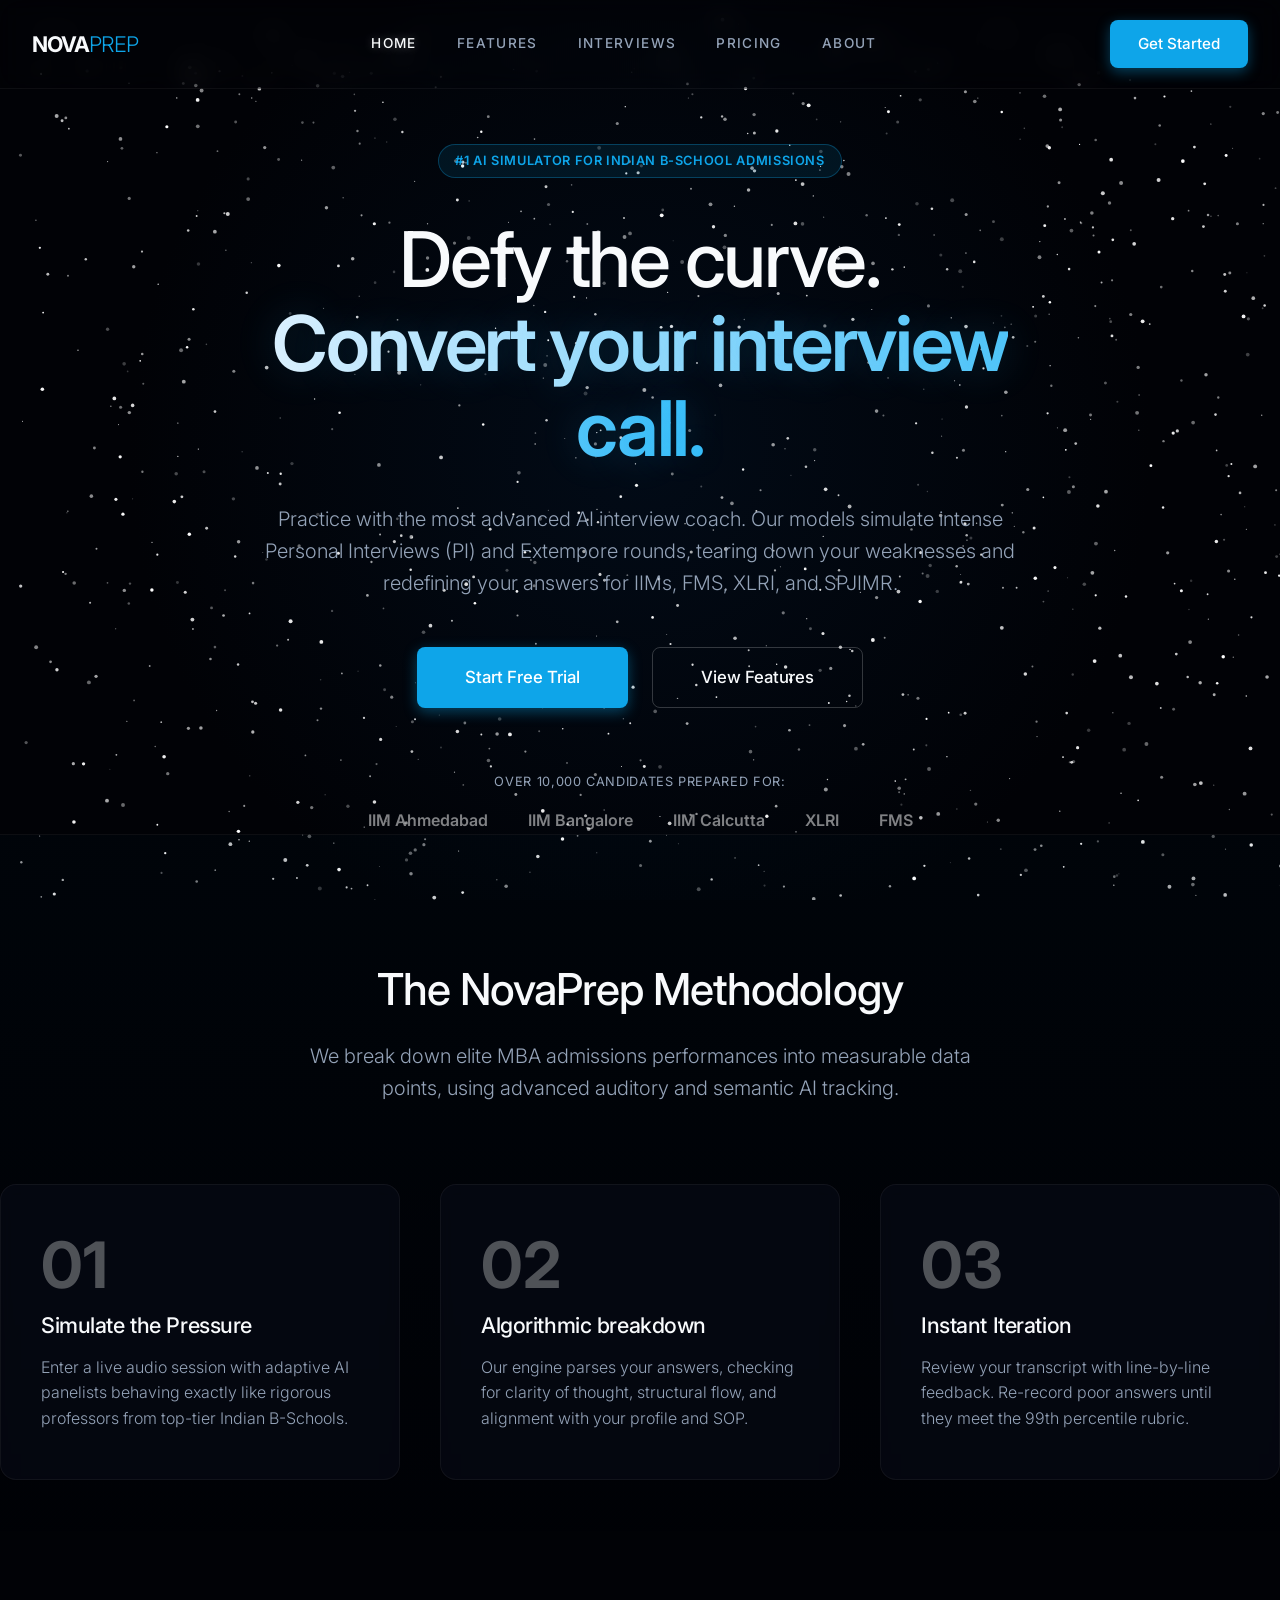
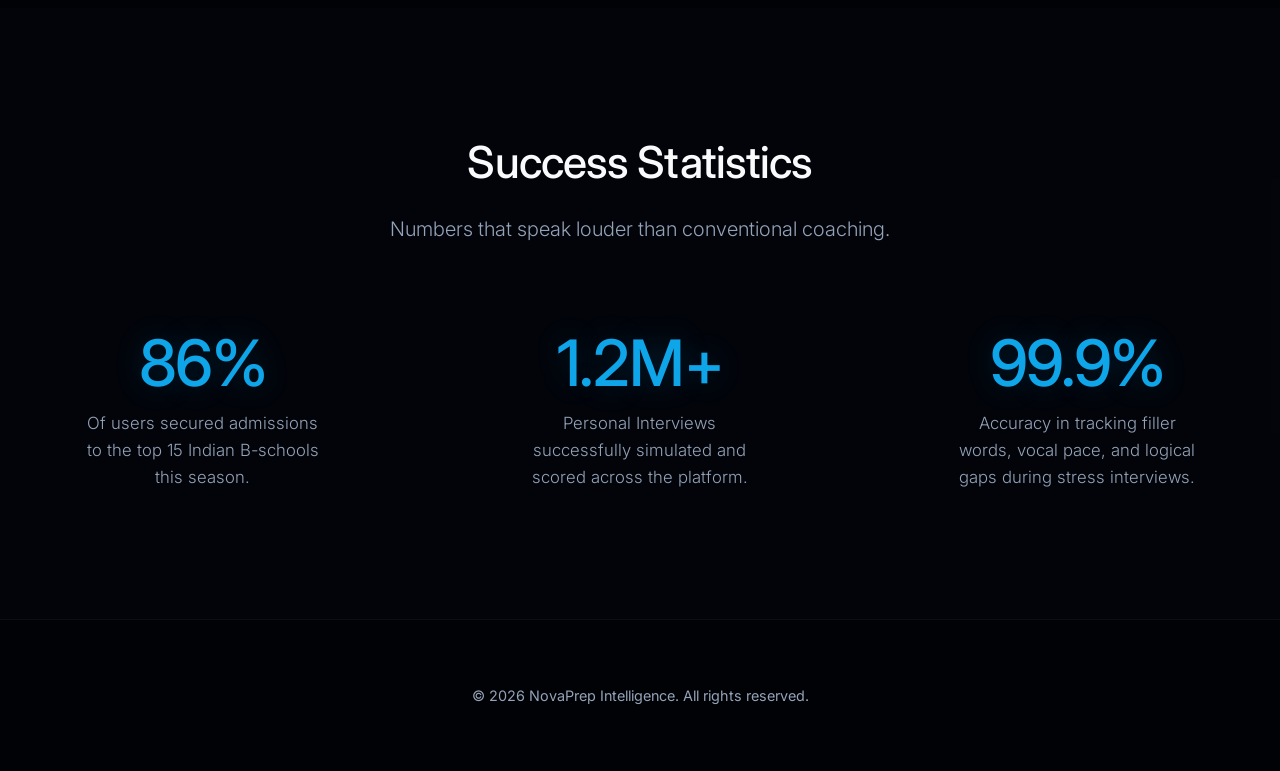
==== index.html @ 3a8e4972 "Initial commit for NovaPrep Indian B-School Platform" ====
<!DOCTYPE html>
<html lang="en">

<head>
    <meta charset="UTF-8">
    <meta name="viewport" content="width=device-width, initial-scale=1.0">
    <title>NovaPrep - Elite IIM & B-School Interview Prep</title>
    <link rel="preconnect" href="https://fonts.googleapis.com">
    <link rel="preconnect" href="https://fonts.gstatic.com" crossorigin>
    <link href="https://fonts.googleapis.com/css2?family=Inter:wght@300;400;500;600;700&display=swap" rel="stylesheet">
    <link rel="stylesheet" href="global.css">
</head>

<body>
    <canvas id="background-canvas"></canvas>
    <canvas id="cursor-canvas"></canvas>

    <nav class="navbar">
        <div class="nav-container">
            <a href="index.html" class="logo">Nova<span>Prep</span></a>

            <div class="nav-links">
                <a href="index.html" class="active">Home</a>
                <a href="learn-more.html">Features</a>
                <a href="cases.html">Interviews</a>
                <a href="pricing.html">Pricing</a>
                <a href="about.html">About</a>
            </div>

            <div class="nav-actions">
                <a href="sign-in.html" class="btn btn-primary">Get Started</a>
            </div>
        </div>
    </nav>

    <main class="hero-section center-hero">
        <div class="hero-container text-center">
            <div class="hero-content">
                <div class="pill-badge">#1 AI Simulator for Indian B-School Admissions</div>
                <h1>Defy the curve.<br><span class="text-gradient">Convert your interview call.</span></h1>
                <p class="hero-subtitle">
                    Practice with the most advanced AI interview coach. Our models simulate intense Personal Interviews
                    (PI) and Extempore rounds, tearing down your weaknesses and redefining your answers for IIMs, FMS,
                    XLRI, and SPJIMR.
                </p>

                <div class="cta-group">
                    <a href="sign-in.html" class="btn btn-primary btn-large">Start Free Trial</a>
                    <a href="learn-more.html" class="btn btn-outline btn-large">View Features</a>
                </div>

                <div class="social-proof">
                    <p>Over 10,000 candidates prepared for:</p>
                    <div class="proof-logos">
                        <span>IIM Ahmedabad</span>
                        <span>IIM Bangalore</span>
                        <span>IIM Calcutta</span>
                        <span>XLRI</span>
                        <span>FMS</span>
                    </div>
                </div>
            </div>
        </div>
    </main>

    <!-- Content Extension Section -->
    <section class="how-it-works divider-top">
        <div class="container section-padding">
            <div class="section-header">
                <h2>The NovaPrep Methodology</h2>
                <p>We break down elite MBA admissions performances into measurable data points, using advanced auditory
                    and semantic AI tracking.</p>
            </div>

            <div class="methodology-grid">
                <div class="step-card">
                    <div class="step-num">01</div>
                    <h3>Simulate the Pressure</h3>
                    <p>Enter a live audio session with adaptive AI panelists behaving exactly like rigorous professors
                        from top-tier Indian B-Schools.</p>
                </div>
                <div class="step-card">
                    <div class="step-num">02</div>
                    <h3>Algorithmic breakdown</h3>
                    <p>Our engine parses your answers, checking for clarity of thought, structural flow, and alignment
                        with your profile and SOP.</p>
                </div>
                <div class="step-card">
                    <div class="step-num">03</div>
                    <h3>Instant Iteration</h3>
                    <p>Review your transcript with line-by-line feedback. Re-record poor answers until they meet the
                        99th percentile rubric.</p>
                </div>
            </div>
        </div>
    </section>

    <!-- Testimonials Section -->
    <section class="testimonials">
        <div class="container section-padding">
            <div class="section-header">
                <h2>Success Statistics</h2>
                <p>Numbers that speak louder than conventional coaching.</p>
            </div>
            <div class="stats-row">
                <div class="stat-item">
                    <h4>86%</h4>
                    <p>Of users secured admissions to the top 15 Indian B-schools this season.</p>
                </div>
                <div class="stat-item">
                    <h4>1.2M+</h4>
                    <p>Personal Interviews successfully simulated and scored across the platform.</p>
                </div>
                <div class="stat-item">
                    <h4>99.9%</h4>
                    <p>Accuracy in tracking filler words, vocal pace, and logical gaps during stress interviews.</p>
                </div>
            </div>
        </div>
    </section>

    <footer
        style="text-align: center; padding: 4rem 2rem; border-top: 1px solid rgba(255,255,255,0.05); color: var(--text-secondary); font-size: 0.9rem;">
        &copy; 2026 NovaPrep Intelligence. All rights reserved.
    </footer>

    <script src="interactive.js"></script>
</body>

</html>
---- global.css ----
:root {
    --bg-dark: #010206;
    --text-primary: #f8fafc;
    --text-secondary: #94a3b8;
    --brand-accent: #0ea5e9;
    --brand-hover: #38bdf8;
    --card-bg: rgba(10, 15, 30, 0.4);
    --border-subtle: rgba(255, 255, 255, 0.05);
}

* {
    margin: 0;
    padding: 0;
    box-sizing: border-box;
    cursor: none !important;
    /* Force custom cursor everywhere */
}

body {
    background-color: var(--bg-dark);
    color: var(--text-primary);
    font-family: 'Inter', -apple-system, sans-serif;
    line-height: 1.6;
    overflow-x: hidden;
}

/* Interactive Background */
#background-canvas {
    position: fixed;
    top: 0;
    left: 0;
    width: 100vw;
    height: 100vh;
    z-index: -1;
    pointer-events: none;
}

#cursor-canvas {
    position: fixed;
    top: 0;
    left: 0;
    width: 100vw;
    height: 100vh;
    z-index: 9999;
    pointer-events: none;
    /* Passes clicks directly through */
}

/* Typography Base */
h1,
h2,
h3,
h4 {
    line-height: 1.2;
    letter-spacing: -0.02em;
}

a {
    text-decoration: none;
    color: inherit;
}

/* Navigation */
.navbar {
    position: fixed;
    top: 0;
    width: 100%;
    z-index: 100;
    backdrop-filter: blur(12px);
    -webkit-backdrop-filter: blur(12px);
    border-bottom: 1px solid var(--border-subtle);
}

.nav-container {
    max-width: 1280px;
    margin: 0 auto;
    padding: 1.25rem 2rem;
    display: flex;
    justify-content: space-between;
    align-items: center;
}

.logo {
    font-size: 1.35rem;
    font-weight: 700;
    letter-spacing: -1px;
    text-transform: uppercase;
}

.logo span {
    color: var(--brand-accent);
    font-weight: 300;
}

.nav-links {
    display: flex;
    gap: 2.5rem;
}

.nav-links a {
    color: var(--text-secondary);
    font-size: 0.85rem;
    font-weight: 500;
    text-transform: uppercase;
    letter-spacing: 0.1em;
    transition: color 0.2s;
}

.nav-links a:hover,
.nav-links a.active {
    color: var(--text-primary);
    text-shadow: 0 0 10px rgba(255, 255, 255, 0.3);
}

.nav-actions {
    display: flex;
    align-items: center;
    gap: 1.5rem;
}

/* Professional SaaS Buttons */
.btn {
    padding: 0.75rem 1.75rem;
    border-radius: 8px;
    /* Clean standard rounded corners */
    font-size: 0.95rem;
    font-weight: 500;
    transition: all 0.2s ease;
    border: none;
    display: inline-flex;
    align-items: center;
    justify-content: center;
}

.btn-large {
    padding: 1rem 3rem;
    font-size: 1.05rem;
}

.btn-full {
    width: 100%;
}

.btn-primary {
    background-color: var(--brand-accent);
    color: #fff;
    box-shadow: 0 4px 14px 0 rgba(14, 165, 233, 0.39);
}

.btn-primary:hover {
    background-color: var(--brand-hover);
    box-shadow: 0 6px 20px rgba(14, 165, 233, 0.4);
    transform: translateY(-1px);
}

.btn-outline {
    background-color: transparent;
    border: 1px solid rgba(255, 255, 255, 0.2);
    color: var(--text-primary);
}

.btn-outline:hover {
    background-color: rgba(255, 255, 255, 0.05);
    border-color: rgba(255, 255, 255, 0.4);
}

.btn-text {
    background: transparent;
    color: var(--text-secondary);
}

.btn-text:hover {
    color: var(--text-primary);
}

/* Home Hero Section */
.hero-section {
    padding-top: calc(80px + 4rem);
    min-height: 90vh;
    display: flex;
    align-items: center;
}

.hero-container {
    max-width: 1280px;
    margin: 0 auto;
    padding: 0 2rem;
    display: flex;
    gap: 4rem;
    align-items: center;
}

.hero-content {
    flex: 1.2;
}

/* Centered Apple Hero Override */
.center-hero {
    justify-content: center;
}

.text-center {
    text-align: center;
}

.justify-center {
    justify-content: center;
}

.hero-container.text-center {
    flex-direction: column;
    align-items: center;
}

.hero-container.text-center .hero-content {
    max-width: 800px;
    margin: 0 auto;
    text-align: center;
}

.hero-container.text-center .hero-content h1 {
    font-size: clamp(3.5rem, 6vw, 5.5rem);
    margin-bottom: 2rem;
    font-weight: 500;
    line-height: 1.1;
    letter-spacing: -0.03em;
}

.hero-container.text-center .hero-subtitle {
    margin: 0 auto 3rem;
    max-width: 100%;
    font-size: 1.25rem;
}

.hero-container.text-center .cta-group {
    justify-content: center;
}

.hero-container.text-center .proof-logos {
    justify-content: center;
}

.pill-badge {
    display: inline-block;
    padding: 0.35rem 1rem;
    border-radius: 20px;
    background-color: rgba(14, 165, 233, 0.1);
    border: 1px solid rgba(14, 165, 233, 0.3);
    color: var(--brand-accent);
    font-size: 0.8rem;
    font-weight: 600;
    letter-spacing: 0.05em;
    text-transform: uppercase;
    margin-bottom: 2.5rem;
}

.hero-content h1 {
    font-size: clamp(3rem, 4vw, 3.5rem);
    margin-bottom: 1.5rem;
    font-weight: 600;
    line-height: 1.1;
}

.text-gradient {
    font-weight: 600;
    background: linear-gradient(to right, #e0f2fe, #38bdf8);
    -webkit-background-clip: text;
    -webkit-text-fill-color: transparent;
    text-shadow: 0 0 40px rgba(56, 189, 248, 0.2);
}

.hero-subtitle {
    font-size: 1.15rem;
    color: var(--text-secondary);
    margin-bottom: 3rem;
    max-width: 90%;
    font-weight: 300;
}

.cta-group {
    display: flex;
    gap: 1.5rem;
    margin-bottom: 4rem;
}

.social-proof p {
    font-size: 0.8rem;
    text-transform: uppercase;
    letter-spacing: 0.05em;
    color: var(--text-secondary);
    margin-bottom: 1rem;
}

.proof-logos {
    display: flex;
    gap: 2.5rem;
    font-weight: 600;
    font-size: 1rem;
    color: #fff;
    opacity: 0.5;
}

/* New Index Content Sections */
.container {
    max-width: 1280px;
    margin: 0 auto;
    padding: 0 2rem;
}

.section-padding {
    padding: 8rem 0;
}

/* Larger padding for Apple feel */
.divider-top {
    border-top: 1px solid var(--border-subtle);
    background: linear-gradient(to bottom, rgba(14, 165, 233, 0.02), transparent);
}

.section-header {
    text-align: center;
    max-width: 700px;
    margin: 0 auto 5rem;
    z-index: 5;
    position: relative;
}

.section-header h2 {
    font-size: 2.75rem;
    font-weight: 500;
    margin-bottom: 1.5rem;
    letter-spacing: -0.02em;
}

.section-header p {
    font-size: 1.25rem;
    color: var(--text-secondary);
    font-weight: 300;
}

.methodology-grid {
    display: grid;
    grid-template-columns: repeat(3, 1fr);
    gap: 2.5rem;
    z-index: 5;
    position: relative;
}

.step-card {
    padding: 3rem 2.5rem;
    background: var(--card-bg);
    border: 1px solid var(--border-subtle);
    border-radius: 16px;
    backdrop-filter: blur(8px);
}

.step-num {
    font-size: 4rem;
    font-weight: 700;
    color: rgba(255, 255, 255, 0.3);
    line-height: 1;
    margin-bottom: 1rem;
    display: block;
}

.step-card h3 {
    font-size: 1.35rem;
    margin-bottom: 1rem;
    font-weight: 500;
    color: var(--text-primary);
}

.step-card p {
    font-size: 1rem;
    color: var(--text-secondary);
    font-weight: 300;
}

.testimonials {
    background-color: rgba(10, 15, 30, 0.2);
}

.stats-row {
    display: grid;
    grid-template-columns: repeat(3, 1fr);
    gap: 2rem;
    text-align: center;
    z-index: 5;
    position: relative;
}

.stat-item h4 {
    font-size: 4rem;
    font-weight: 500;
    color: var(--brand-accent);
    margin-bottom: 0.5rem;
    text-shadow: 0 0 30px rgba(14, 165, 233, 0.2);
}

.stat-item p {
    font-size: 1.05rem;
    color: var(--text-secondary);
    font-weight: 300;
    max-width: 250px;
    margin: 0 auto;
    line-height: 1.6;
}

/* Pricing Page Styles */
.pricing-section {
    padding: 150px 2rem 4rem;
    max-width: 1280px;
    margin: 0 auto;
}

.pricing-grid {
    display: grid;
    grid-template-columns: repeat(3, 1fr);
    gap: 2rem;
    z-index: 5;
    position: relative;
    margin-top: 5rem;
}

.pricing-card {
    background: var(--card-bg);
    border: 1px solid var(--border-subtle);
    border-radius: 16px;
    padding: 3rem;
    backdrop-filter: blur(8px);
    display: flex;
    flex-direction: column;
    align-items: center;
    text-align: center;
    transition: transform 0.3s;
}

.pricing-card.premium {
    border-color: rgba(14, 165, 233, 0.4);
    box-shadow: 0 20px 50px rgba(14, 165, 233, 0.1);
    transform: scale(1.05);
}

.price {
    font-size: 4rem;
    font-weight: 600;
    margin: 1.5rem 0 2.5rem;
    color: var(--text-primary);
    letter-spacing: -0.05em;
}

.price span {
    font-size: 1.1rem;
    color: var(--text-secondary);
    font-weight: 400;
    letter-spacing: 0;
}

.pricing-features {
    list-style: none;
    margin-bottom: 3rem;
    width: 100%;
    flex-grow: 1;
    text-align: left;
}

.pricing-features li {
    padding: 1rem 0;
    border-bottom: 1px solid var(--border-subtle);
    font-size: 1rem;
    color: var(--text-secondary);
}

/* Cases Styles */
.cases-section {
    padding: 150px 2rem 4rem;
    max-width: 1280px;
    margin: 0 auto;
}

.case-grid {
    display: grid;
    grid-template-columns: repeat(2, 1fr);
    gap: 2.5rem;
    z-index: 5;
    position: relative;
    margin-top: 5rem;
}

.case-card {
    background: var(--card-bg);
    border: 1px solid var(--border-subtle);
    border-radius: 16px;
    padding: 3rem;
    backdrop-filter: blur(8px);
    transition: border-color 0.3s;
}

.case-card:hover {
    border-color: rgba(14, 165, 233, 0.3);
}

.case-badge {
    display: inline-block;
    padding: 0.35rem 1rem;
    border-radius: 20px;
    background: rgba(14, 165, 233, 0.1);
    border: 1px solid rgba(14, 165, 233, 0.2);
    font-size: 0.75rem;
    font-weight: 600;
    text-transform: uppercase;
    letter-spacing: 0.05em;
    color: var(--brand-accent);
    margin-bottom: 1.5rem;
}

.case-card h3 {
    font-size: 1.75rem;
    margin-bottom: 1rem;
    font-weight: 500;
    letter-spacing: -0.02em;
}

.case-card p {
    color: var(--text-secondary);
    font-size: 1.05rem;
    margin-bottom: 2rem;
    line-height: 1.7;
}

/* Features Page */
.features-section {
    padding: 150px 2rem 4rem;
    max-width: 1280px;
    margin: 0 auto;
}

.page-header {
    max-width: 800px;
    margin: 0 auto 5rem;
    text-align: center;
    z-index: 5;
    position: relative;
}

.page-header h2 {
    font-size: 3.5rem;
    margin-bottom: 1.5rem;
    font-weight: 500;
    letter-spacing: -0.03em;
}

.page-header p {
    font-size: 1.25rem;
    color: var(--text-secondary);
    font-weight: 300;
}

.feature-grid {
    display: grid;
    grid-template-columns: repeat(3, 1fr);
    gap: 2.5rem;
    z-index: 5;
    position: relative;
}

.f-card {
    background: var(--card-bg);
    border: 1px solid var(--border-subtle);
    border-radius: 16px;
    padding: 3rem;
    transition: transform 0.3s, border-color 0.3s;
    backdrop-filter: blur(8px);
}

.f-card:hover {
    transform: translateY(-5px);
    border-color: rgba(14, 165, 233, 0.3);
    box-shadow: 0 10px 30px rgba(0, 0, 0, 0.5);
}

.icon-wrap {
    width: 48px;
    height: 48px;
    color: var(--brand-accent);
    margin-bottom: 2rem;
    display: flex;
    align-items: center;
}

.f-card h3 {
    font-size: 1.35rem;
    margin-bottom: 1rem;
    font-weight: 500;
}

.f-card p {
    font-size: 1rem;
    color: var(--text-secondary);
    line-height: 1.7;
    font-weight: 300;
}

/* Auth Page */
.auth-page {
    position: relative;
    min-height: 100vh;
    display: flex;
    align-items: center;
    justify-content: center;
    padding: 2rem;
}

.auth-card {
    z-index: 5;
    width: 100%;
    max-width: 440px;
    background: var(--card-bg);
    border: 1px solid var(--border-subtle);
    border-radius: 16px;
    padding: 3rem;
    backdrop-filter: blur(20px);
    box-shadow: 0 30px 60px rgba(0, 0, 0, 0.5);
}

.auth-card h2 {
    font-size: 2rem;
    font-weight: 500;
    margin-bottom: 0.5rem;
}

.auth-card>p {
    color: var(--text-secondary);
    font-size: 1rem;
    margin-bottom: 2.5rem;
    font-weight: 300;
}

.input-group {
    margin-bottom: 1.5rem;
    position: relative;
    z-index: 10;
}

.input-group label {
    display: block;
    font-size: 0.85rem;
    color: var(--text-secondary);
    margin-bottom: 0.75rem;
    font-weight: 500;
}

.input-group input {
    width: 100%;
    padding: 0.8rem 1.2rem;
    background: rgba(0, 0, 0, 0.4);
    border: 1px solid rgba(255, 255, 255, 0.1);
    border-radius: 8px;
    color: var(--text-primary);
    font-size: 1rem;
    transition: border-color 0.2s;
}

.input-group input:focus {
    outline: none;
    border-color: var(--brand-accent);
    box-shadow: 0 0 0 2px rgba(14, 165, 233, 0.2);
}

.auth-options {
    display: flex;
    justify-content: space-between;
    align-items: center;
    font-size: 0.9rem;
    color: var(--text-secondary);
}

.checkbox-container {
    display: flex;
    align-items: center;
    gap: 0.5rem;
}

.forgot-link:hover {
    color: var(--text-primary);
    text-decoration: underline;
}

.auth-divider {
    display: flex;
    align-items: center;
    text-align: center;
    margin: 2rem 0;
    color: var(--text-secondary);
    font-size: 0.85rem;
    text-transform: uppercase;
    letter-spacing: 0.05em;
}

.auth-divider::before,
.auth-divider::after {
    content: '';
    flex: 1;
    border-bottom: 1px solid var(--border-subtle);
}

.auth-divider span {
    padding: 0 1rem;
}

.google-btn {
    display: flex;
    align-items: center;
    justify-content: center;
    gap: 1rem;
}

.signup-prompt {
    text-align: center;
    margin-top: 2rem;
    font-size: 0.95rem;
    color: var(--text-secondary);
}

.signup-prompt a {
    color: var(--brand-accent);
    font-weight: 500;
}

.signup-prompt a:hover {
    text-decoration: underline;
}

/* Responsive adjustments */
@media (max-width: 1024px) {
    .nav-links {
        display: none;
    }

    .hero-container.text-center .hero-content h1 {
        font-size: 3.5rem;
    }

    .hero-container {
        flex-direction: column;
        text-align: center;
    }

    .hero-subtitle {
        margin: 0 auto 3rem;
    }

    .cta-group {
        justify-content: center;
    }

    .feature-grid,
    .methodology-grid,
    .stats-row,
    .pricing-grid,
    .case-grid {
        grid-template-columns: 1fr;
    }

    .proof-logos {
        justify-content: center;
    }

    .pricing-card.premium {
        transform: scale(1);
    }
}
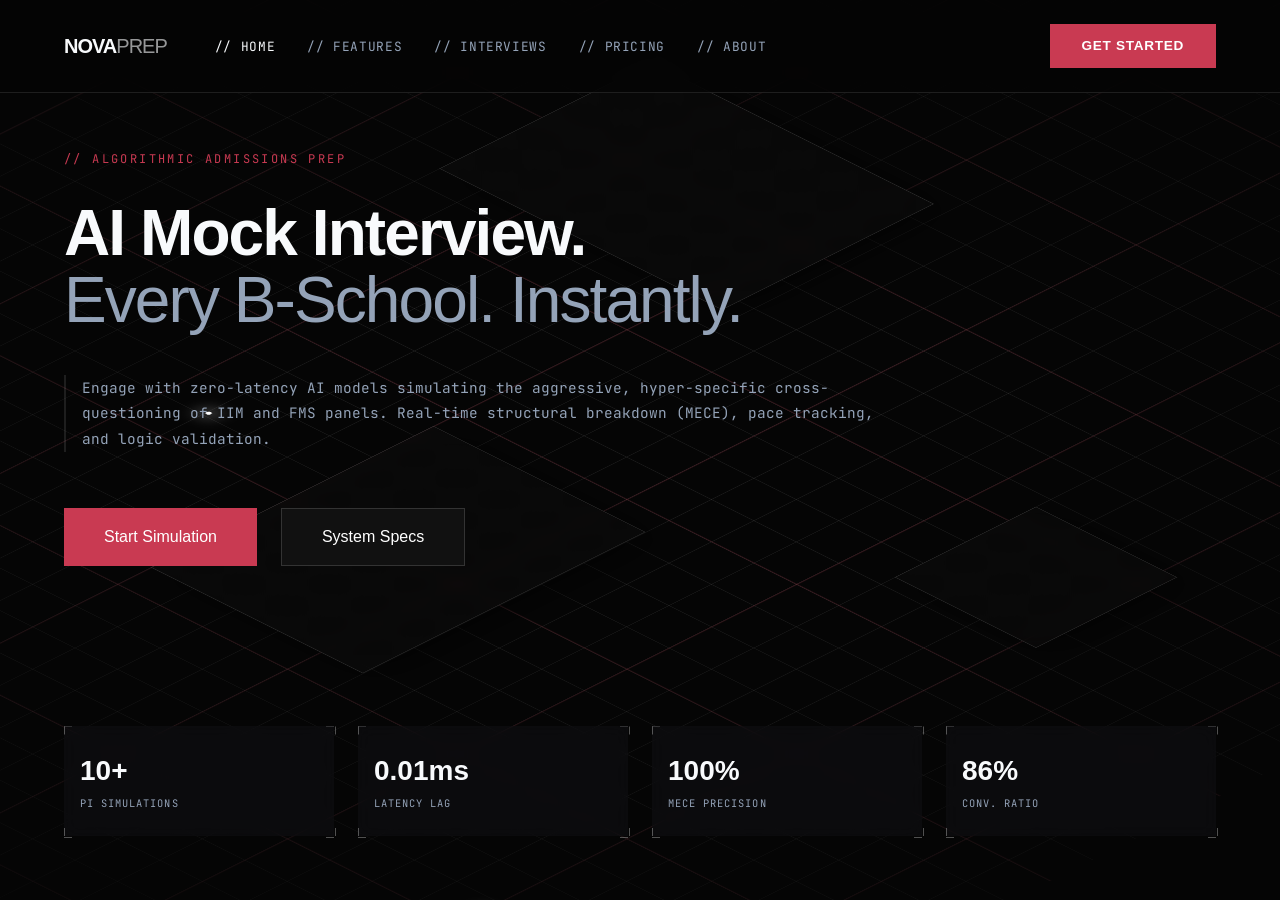
==== commit c4d0e88a: "feat: Add geometric background and interactive Panel Pressure Meter" ====
--- a/index.html
+++ b/index.html
@@ -4,127 +4,85 @@
 <head>
     <meta charset="UTF-8">
     <meta name="viewport" content="width=device-width, initial-scale=1.0">
-    <title>NovaPrep - Elite IIM & B-School Interview Prep</title>
-    <link rel="preconnect" href="https://fonts.googleapis.com">
-    <link rel="preconnect" href="https://fonts.gstatic.com" crossorigin>
-    <link href="https://fonts.googleapis.com/css2?family=Inter:wght@300;400;500;600;700&display=swap" rel="stylesheet">
-    <link rel="stylesheet" href="global.css">
+    <title>NovaPrep - Elite AI Admissions PI</title>
+    <link href="global.css" rel="stylesheet">
 </head>
 
 <body>
-    <canvas id="background-canvas"></canvas>
-    <canvas id="cursor-canvas"></canvas>
+    <!-- Cursor Canvas -->
+    <canvas id="cursor-canvas"
+        style="position: fixed; top: 0; left: 0; width: 100vw; height: 100vh; pointer-events: none; z-index: 0;"></canvas>
 
-    <nav class="navbar">
-        <div class="nav-container">
+    <!-- Ambient Geometric Background -->
+    <div class="bg-geometry">
+        <div class="iso-container">
+            <div class="iso-grid"></div>
+            <div class="iso-panel panel-1"></div>
+            <div class="iso-panel panel-2"></div>
+            <div class="iso-panel panel-3"></div>
+            <div class="glow-node n1"></div>
+            <div class="glow-node n2"></div>
+            <div class="glow-node n3"></div>
+        </div>
+    </div>
+
+    <nav class="navbar-overlay">
+        <div class="nav-left">
             <a href="index.html" class="logo">Nova<span>Prep</span></a>
-
             <div class="nav-links">
-                <a href="index.html" class="active">Home</a>
-                <a href="learn-more.html">Features</a>
-                <a href="cases.html">Interviews</a>
-                <a href="pricing.html">Pricing</a>
-                <a href="about.html">About</a>
+                <a href="index.html" class="active">// Home</a>
+                <a href="learn-more.html">// Features</a>
+                <a href="cases.html">// Interviews</a>
+                <a href="pricing.html">// Pricing</a>
+                <a href="about.html">// About</a>
             </div>
-
-            <div class="nav-actions">
-                <a href="sign-in.html" class="btn btn-primary">Get Started</a>
-            </div>
+        </div>
+        <div class="nav-right">
+            <a href="sign-in.html" class="btn-solid">Get Started</a>
         </div>
     </nav>
 
-    <main class="hero-section center-hero">
-        <div class="hero-container text-center">
-            <div class="hero-content">
-                <div class="pill-badge">#1 AI Simulator for Indian B-School Admissions</div>
-                <h1>Defy the curve.<br><span class="text-gradient">Convert your interview call.</span></h1>
-                <p class="hero-subtitle">
-                    Practice with the most advanced AI interview coach. Our models simulate intense Personal Interviews
-                    (PI) and Extempore rounds, tearing down your weaknesses and redefining your answers for IIMs, FMS,
-                    XLRI, and SPJIMR.
-                </p>
+    <main class="standard-page"
+        style="display: flex; flex-direction: column; justify-content: center; min-height: 100vh;">
+        <div class="left-content" style="max-width: 900px; margin-bottom: 4rem;">
+            <div class="overline">// ALGORITHMIC ADMISSIONS PREP</div>
+            <h1 class="massive-heading">
+                <span class="weight-bold">AI Mock Interview.</span><br>
+                <span class="weight-thin">Every B-School. Instantly.</span>
+            </h1>
 
-                <div class="cta-group">
-                    <a href="sign-in.html" class="btn btn-primary btn-large">Start Free Trial</a>
-                    <a href="learn-more.html" class="btn btn-outline btn-large">View Features</a>
-                </div>
+            <p class="tech-desc">
+                Engage with zero-latency AI models simulating the aggressive, hyper-specific cross-questioning of
+                IIM and FMS panels. Real-time structural breakdown (MECE), pace tracking, and logic validation.
+            </p>
 
-                <div class="social-proof">
-                    <p>Over 10,000 candidates prepared for:</p>
-                    <div class="proof-logos">
-                        <span>IIM Ahmedabad</span>
-                        <span>IIM Bangalore</span>
-                        <span>IIM Calcutta</span>
-                        <span>XLRI</span>
-                        <span>FMS</span>
-                    </div>
-                </div>
+            <div class="action-row">
+                <a href="sign-in.html" class="btn-bracket">Start Simulation</a>
+                <a href="learn-more.html" class="btn-dark">System Specs</a>
+            </div>
+        </div>
+
+        <div class="stats-row" style="margin-top: auto; max-width: 100%;">
+            <div class="stat-box">
+                <div class="stat-val">10+</div>
+                <div class="stat-lbl">PI SIMULATIONS</div>
+            </div>
+            <div class="stat-box">
+                <div class="stat-val">0.01ms</div>
+                <div class="stat-lbl">LATENCY LAG</div>
+            </div>
+            <div class="stat-box">
+                <div class="stat-val">100%</div>
+                <div class="stat-lbl">MECE PRECISION</div>
+            </div>
+            <div class="stat-box">
+                <div class="stat-val">86%</div>
+                <div class="stat-lbl">CONV. RATIO</div>
             </div>
         </div>
     </main>
 
-    <!-- Content Extension Section -->
-    <section class="how-it-works divider-top">
-        <div class="container section-padding">
-            <div class="section-header">
-                <h2>The NovaPrep Methodology</h2>
-                <p>We break down elite MBA admissions performances into measurable data points, using advanced auditory
-                    and semantic AI tracking.</p>
-            </div>
-
-            <div class="methodology-grid">
-                <div class="step-card">
-                    <div class="step-num">01</div>
-                    <h3>Simulate the Pressure</h3>
-                    <p>Enter a live audio session with adaptive AI panelists behaving exactly like rigorous professors
-                        from top-tier Indian B-Schools.</p>
-                </div>
-                <div class="step-card">
-                    <div class="step-num">02</div>
-                    <h3>Algorithmic breakdown</h3>
-                    <p>Our engine parses your answers, checking for clarity of thought, structural flow, and alignment
-                        with your profile and SOP.</p>
-                </div>
-                <div class="step-card">
-                    <div class="step-num">03</div>
-                    <h3>Instant Iteration</h3>
-                    <p>Review your transcript with line-by-line feedback. Re-record poor answers until they meet the
-                        99th percentile rubric.</p>
-                </div>
-            </div>
-        </div>
-    </section>
-
-    <!-- Testimonials Section -->
-    <section class="testimonials">
-        <div class="container section-padding">
-            <div class="section-header">
-                <h2>Success Statistics</h2>
-                <p>Numbers that speak louder than conventional coaching.</p>
-            </div>
-            <div class="stats-row">
-                <div class="stat-item">
-                    <h4>86%</h4>
-                    <p>Of users secured admissions to the top 15 Indian B-schools this season.</p>
-                </div>
-                <div class="stat-item">
-                    <h4>1.2M+</h4>
-                    <p>Personal Interviews successfully simulated and scored across the platform.</p>
-                </div>
-                <div class="stat-item">
-                    <h4>99.9%</h4>
-                    <p>Accuracy in tracking filler words, vocal pace, and logical gaps during stress interviews.</p>
-                </div>
-            </div>
-        </div>
-    </section>
-
-    <footer
-        style="text-align: center; padding: 4rem 2rem; border-top: 1px solid rgba(255,255,255,0.05); color: var(--text-secondary); font-size: 0.9rem;">
-        &copy; 2026 NovaPrep Intelligence. All rights reserved.
-    </footer>
-
-    <script src="interactive.js"></script>
+    <script src="cursor.js"></script>
 </body>
 
 </html>
--- a/global.css
+++ b/global.css
@@ -1,772 +1,581 @@
+@import url('https://fonts.googleapis.com/css2?family=JetBrains+Mono:wght@100;400;700&display=swap');
+
 :root {
-    --bg-dark: #010206;
+    --bg-dark: #050505;
     --text-primary: #f8fafc;
-    --text-secondary: #94a3b8;
-    --brand-accent: #0ea5e9;
-    --brand-hover: #38bdf8;
-    --card-bg: rgba(10, 15, 30, 0.4);
-    --border-subtle: rgba(255, 255, 255, 0.05);
+    --text-dim: #94a3b8;
+    --accent: #c93a52;
+    --font-heading: 'Inter', sans-serif;
+    --font-mono: 'JetBrains Mono', monospace;
+    --border-color: rgba(255, 255, 255, 0.1);
+    --glass-bg: rgba(20, 20, 25, 0.4);
 }
 
 * {
     margin: 0;
     padding: 0;
     box-sizing: border-box;
-    cursor: none !important;
-    /* Force custom cursor everywhere */
 }
 
 body {
     background-color: var(--bg-dark);
     color: var(--text-primary);
-    font-family: 'Inter', -apple-system, sans-serif;
-    line-height: 1.6;
+    font-family: var(--font-heading);
     overflow-x: hidden;
-}
-
-/* Interactive Background */
-#background-canvas {
+    line-height: 1.5;
+    min-height: 100vh;
+}
+
+/* Hyper-Modern Geometric Background Overlay */
+.bg-geometry {
     position: fixed;
     top: 0;
     left: 0;
     width: 100vw;
     height: 100vh;
     z-index: -1;
+    overflow: hidden;
     pointer-events: none;
-}
-
-#cursor-canvas {
-    position: fixed;
+    background-color: var(--bg-dark);
+}
+
+.iso-container {
+    position: absolute;
+    top: 50%;
+    left: 50%;
+    width: 200vw;
+    height: 200vh;
+    transform-style: preserve-3d;
+    transform: translate(-50%, -50%) rotateX(60deg) rotateZ(-45deg);
+}
+
+.iso-grid {
+    position: absolute;
+    width: 100%;
+    height: 100%;
     top: 0;
     left: 0;
+    background-size: 60px 60px;
+    background-image:
+        linear-gradient(to right, rgba(255, 255, 255, 0.08) 1px, transparent 1px),
+        linear-gradient(to bottom, rgba(255, 255, 255, 0.08) 1px, transparent 1px);
+    mask-image: radial-gradient(circle at center, black 20%, transparent 80%);
+    -webkit-mask-image: radial-gradient(circle at center, black 20%, transparent 80%);
+}
+
+/* Secondary larger grid to enforce 3D scale and perspective */
+.iso-grid::after {
+    content: '';
+    position: absolute;
+    width: 100%;
+    height: 100%;
+    top: 0;
+    left: 0;
+    background-size: 240px 240px;
+    background-image:
+        linear-gradient(to right, rgba(201, 58, 82, 0.15) 2px, transparent 2px),
+        linear-gradient(to bottom, rgba(201, 58, 82, 0.15) 2px, transparent 2px);
+    pointer-events: none;
+}
+
+.iso-panel {
+    position: absolute;
+    background: rgba(20, 20, 25, 0.15);
+    /* Significantly reduced opacity so text is readable if they overlap */
+    backdrop-filter: blur(8px);
+    border: 1px solid rgba(255, 255, 255, 0.12);
+    box-shadow: 0 20px 50px rgba(0, 0, 0, 0.6);
+    animation: floatIso var(--float-dur, 10s) ease-in-out infinite alternate;
+}
+
+.panel-1 {
+    width: 400px;
+    height: 300px;
+    top: 40%;
+    left: 30%;
+    --float-dur: 15s;
+    --base-z: 50px;
+}
+
+.panel-2 {
+    width: 300px;
+    height: 400px;
+    top: 20%;
+    left: 60%;
+    --float-dur: 20s;
+    --base-z: 100px;
+}
+
+.panel-3 {
+    width: 200px;
+    height: 200px;
+    top: 70%;
+    left: 50%;
+    --float-dur: 12s;
+    --base-z: 30px;
+}
+
+.glow-node {
+    position: absolute;
+    width: 6px;
+    height: 6px;
+    background: #fff;
+    border-radius: 50%;
+    box-shadow: 0 0 20px 10px rgba(255, 255, 255, 0.2);
+}
+
+.n1 {
+    top: 30%;
+    left: 40%;
+}
+
+.n2 {
+    top: 60%;
+    left: 80%;
+}
+
+.n3 {
+    top: 80%;
+    left: 20%;
+}
+
+@keyframes floatIso {
+    from {
+        transform: translateZ(calc(var(--base-z) - 20px));
+    }
+
+    to {
+        transform: translateZ(calc(var(--base-z) + 20px));
+    }
+}
+
+/* Brutalist Layout */
+.split-layout {
+    display: flex;
     width: 100vw;
-    height: 100vh;
-    z-index: 9999;
+    min-height: 100vh;
+    position: relative;
+}
+
+/* Center 1px Line */
+.split-layout::after {
+    content: '';
+    position: absolute;
+    top: 0;
+    left: 50%;
+    width: 1px;
+    height: 100%;
+    background-color: var(--border-color);
+    z-index: 50;
     pointer-events: none;
-    /* Passes clicks directly through */
+}
+
+.pane {
+    flex: 1;
+    width: 50vw;
+    position: relative;
+    padding: 120px 4rem 4rem;
+    display: flex;
+    flex-direction: column;
 }
 
 /* Typography Base */
-h1,
-h2,
-h3,
-h4 {
-    line-height: 1.2;
-    letter-spacing: -0.02em;
-}
-
 a {
     text-decoration: none;
     color: inherit;
 }
 
-/* Navigation */
-.navbar {
+.mono {
+    font-family: var(--font-mono);
+}
+
+/* Navigation Overlay */
+.navbar-overlay {
     position: fixed;
     top: 0;
-    width: 100%;
+    left: 0;
+    width: 100vw;
+    display: flex;
+    justify-content: space-between;
+    padding: 0;
     z-index: 100;
-    backdrop-filter: blur(12px);
-    -webkit-backdrop-filter: blur(12px);
-    border-bottom: 1px solid var(--border-subtle);
-}
-
-.nav-container {
-    max-width: 1280px;
-    margin: 0 auto;
-    padding: 1.25rem 2rem;
-    display: flex;
-    justify-content: space-between;
+    border-bottom: 1px solid var(--border-color);
+    background: rgba(5, 5, 5, 0.7);
+    backdrop-filter: blur(10px);
+}
+
+.nav-left,
+.nav-right {
+    padding: 1.5rem 4rem;
+    display: flex;
     align-items: center;
 }
 
+/* Navbar Fix: Added gap between logo and links to prevent overlap */
+.nav-left {
+    display: flex;
+    gap: 3rem;
+    /* Forces space between Logo and links */
+}
+
+.nav-right {
+    display: flex;
+}
+
 .logo {
-    font-size: 1.35rem;
+    font-size: 1.25rem;
     font-weight: 700;
-    letter-spacing: -1px;
+    letter-spacing: -0.05em;
     text-transform: uppercase;
+    flex-shrink: 0;
+    /* Prevents logo from squishing */
 }
 
 .logo span {
-    color: var(--brand-accent);
     font-weight: 300;
+    opacity: 0.6;
 }
 
 .nav-links {
     display: flex;
-    gap: 2.5rem;
+    gap: 2rem;
+    flex-wrap: nowrap;
 }
 
 .nav-links a {
-    color: var(--text-secondary);
-    font-size: 0.85rem;
-    font-weight: 500;
+    font-family: var(--font-mono);
+    font-size: 0.8rem;
+    color: var(--text-dim);
     text-transform: uppercase;
-    letter-spacing: 0.1em;
+    letter-spacing: 0.05em;
     transition: color 0.2s;
+    white-space: nowrap;
 }
 
 .nav-links a:hover,
 .nav-links a.active {
     color: var(--text-primary);
-    text-shadow: 0 0 10px rgba(255, 255, 255, 0.3);
-}
-
-.nav-actions {
-    display: flex;
-    align-items: center;
+}
+
+.lang-toggle {
+    font-family: var(--font-mono);
+    font-size: 0.8rem;
+    color: var(--text-dim);
+}
+
+.btn-solid {
+    background: var(--accent);
+    color: #fff;
+    padding: 0.75rem 2rem;
+    font-weight: 600;
+    font-size: 0.85rem;
+    text-transform: uppercase;
+    letter-spacing: 0.05em;
+    border: none;
+    transition: transform 0.2s;
+    white-space: nowrap;
+}
+
+.btn-solid:hover {
+    transform: scale(1.02);
+}
+
+/* Left Pane Aesthetics */
+.left-content {
+    flex-grow: 1;
+    display: flex;
+    flex-direction: column;
+    justify-content: center;
+    max-width: 600px;
+    position: relative;
+    z-index: 10;
+}
+
+.overline {
+    font-family: var(--font-mono);
+    font-size: 0.75rem;
+    color: var(--accent);
+    letter-spacing: 0.2em;
+    margin-bottom: 2rem;
+}
+
+.massive-heading {
+    font-size: clamp(3.5rem, 5vw, 5rem);
+    line-height: 1.05;
+    letter-spacing: -0.03em;
+    margin-bottom: 2.5rem;
+}
+
+.weight-bold {
+    font-weight: 600;
+}
+
+.weight-thin {
+    font-weight: 200;
+    color: var(--text-dim);
+}
+
+.tech-desc {
+    font-family: var(--font-mono);
+    font-size: 0.9rem;
+    color: var(--text-dim);
+    line-height: 1.8;
+    margin-bottom: 3.5rem;
+    max-width: 90%;
+    padding-left: 1rem;
+    border-left: 2px solid var(--border-color);
+}
+
+/* Button Brackets (For INLINE inline-flex buttons ONLY) */
+.action-row {
+    display: flex;
     gap: 1.5rem;
-}
-
-/* Professional SaaS Buttons */
-.btn {
-    padding: 0.75rem 1.75rem;
-    border-radius: 8px;
-    /* Clean standard rounded corners */
-    font-size: 0.95rem;
+    margin-bottom: 6rem;
+}
+
+.btn-bracket {
+    position: relative;
+    padding: 1rem 2.5rem;
+    background: var(--accent);
+    border: none;
+    color: #fff;
     font-weight: 500;
-    transition: all 0.2s ease;
-    border: none;
+    font-size: 1rem;
     display: inline-flex;
     align-items: center;
     justify-content: center;
-}
-
-.btn-large {
-    padding: 1rem 3rem;
-    font-size: 1.05rem;
-}
-
-.btn-full {
-    width: 100%;
-}
-
-.btn-primary {
-    background-color: var(--brand-accent);
+    transition: background 0.2s, transform 0.2s;
+    text-align: center;
+}
+
+.btn-bracket:hover {
+    background: #d84860;
+    transform: scale(1.02);
+}
+
+.btn-bracket::after {
+    display: none;
+}
+
+.btn-dark {
+    background: #111;
+    border: 1px solid #333;
+    padding: 1rem 2.5rem;
     color: #fff;
-    box-shadow: 0 4px 14px 0 rgba(14, 165, 233, 0.39);
-}
-
-.btn-primary:hover {
-    background-color: var(--brand-hover);
-    box-shadow: 0 6px 20px rgba(14, 165, 233, 0.4);
-    transform: translateY(-1px);
-}
-
-.btn-outline {
-    background-color: transparent;
-    border: 1px solid rgba(255, 255, 255, 0.2);
-    color: var(--text-primary);
-}
-
-.btn-outline:hover {
-    background-color: rgba(255, 255, 255, 0.05);
-    border-color: rgba(255, 255, 255, 0.4);
-}
-
-.btn-text {
-    background: transparent;
-    color: var(--text-secondary);
-}
-
-.btn-text:hover {
-    color: var(--text-primary);
-}
-
-/* Home Hero Section */
-.hero-section {
-    padding-top: calc(80px + 4rem);
-    min-height: 90vh;
-    display: flex;
-    align-items: center;
-}
-
-.hero-container {
-    max-width: 1280px;
-    margin: 0 auto;
-    padding: 0 2rem;
-    display: flex;
-    gap: 4rem;
-    align-items: center;
-}
-
-.hero-content {
-    flex: 1.2;
-}
-
-/* Centered Apple Hero Override */
-.center-hero {
-    justify-content: center;
-}
-
-.text-center {
+    font-weight: 500;
+    transition: background 0.2s;
     text-align: center;
 }
 
-.justify-center {
-    justify-content: center;
-}
-
-.hero-container.text-center {
-    flex-direction: column;
-    align-items: center;
-}
-
-.hero-container.text-center .hero-content {
-    max-width: 800px;
-    margin: 0 auto;
-    text-align: center;
-}
-
-.hero-container.text-center .hero-content h1 {
-    font-size: clamp(3.5rem, 6vw, 5.5rem);
-    margin-bottom: 2rem;
-    font-weight: 500;
-    line-height: 1.1;
-    letter-spacing: -0.03em;
-}
-
-.hero-container.text-center .hero-subtitle {
-    margin: 0 auto 3rem;
-    max-width: 100%;
-    font-size: 1.25rem;
-}
-
-.hero-container.text-center .cta-group {
-    justify-content: center;
-}
-
-.hero-container.text-center .proof-logos {
-    justify-content: center;
-}
-
-.pill-badge {
-    display: inline-block;
-    padding: 0.35rem 1rem;
-    border-radius: 20px;
-    background-color: rgba(14, 165, 233, 0.1);
-    border: 1px solid rgba(14, 165, 233, 0.3);
-    color: var(--brand-accent);
-    font-size: 0.8rem;
-    font-weight: 600;
-    letter-spacing: 0.05em;
-    text-transform: uppercase;
-    margin-bottom: 2.5rem;
-}
-
-.hero-content h1 {
-    font-size: clamp(3rem, 4vw, 3.5rem);
-    margin-bottom: 1.5rem;
-    font-weight: 600;
-    line-height: 1.1;
-}
-
-.text-gradient {
-    font-weight: 600;
-    background: linear-gradient(to right, #e0f2fe, #38bdf8);
-    -webkit-background-clip: text;
-    -webkit-text-fill-color: transparent;
-    text-shadow: 0 0 40px rgba(56, 189, 248, 0.2);
-}
-
-.hero-subtitle {
-    font-size: 1.15rem;
-    color: var(--text-secondary);
-    margin-bottom: 3rem;
-    max-width: 90%;
-    font-weight: 300;
-}
-
-.cta-group {
-    display: flex;
-    gap: 1.5rem;
-    margin-bottom: 4rem;
-}
-
-.social-proof p {
-    font-size: 0.8rem;
-    text-transform: uppercase;
-    letter-spacing: 0.05em;
-    color: var(--text-secondary);
-    margin-bottom: 1rem;
-}
-
-.proof-logos {
-    display: flex;
-    gap: 2.5rem;
-    font-weight: 600;
-    font-size: 1rem;
-    color: #fff;
-    opacity: 0.5;
-}
-
-/* New Index Content Sections */
-.container {
-    max-width: 1280px;
-    margin: 0 auto;
-    padding: 0 2rem;
-}
-
-.section-padding {
-    padding: 8rem 0;
-}
-
-/* Larger padding for Apple feel */
-.divider-top {
-    border-top: 1px solid var(--border-subtle);
-    background: linear-gradient(to bottom, rgba(14, 165, 233, 0.02), transparent);
-}
-
-.section-header {
-    text-align: center;
-    max-width: 700px;
-    margin: 0 auto 5rem;
-    z-index: 5;
-    position: relative;
-}
-
-.section-header h2 {
-    font-size: 2.75rem;
-    font-weight: 500;
-    margin-bottom: 1.5rem;
-    letter-spacing: -0.02em;
-}
-
-.section-header p {
-    font-size: 1.25rem;
-    color: var(--text-secondary);
-    font-weight: 300;
-}
-
-.methodology-grid {
-    display: grid;
-    grid-template-columns: repeat(3, 1fr);
-    gap: 2.5rem;
-    z-index: 5;
-    position: relative;
-}
-
-.step-card {
-    padding: 3rem 2.5rem;
-    background: var(--card-bg);
-    border: 1px solid var(--border-subtle);
-    border-radius: 16px;
-    backdrop-filter: blur(8px);
-}
-
-.step-num {
-    font-size: 4rem;
-    font-weight: 700;
-    color: rgba(255, 255, 255, 0.3);
-    line-height: 1;
-    margin-bottom: 1rem;
-    display: block;
-}
-
-.step-card h3 {
-    font-size: 1.35rem;
-    margin-bottom: 1rem;
-    font-weight: 500;
-    color: var(--text-primary);
-}
-
-.step-card p {
-    font-size: 1rem;
-    color: var(--text-secondary);
-    font-weight: 300;
-}
-
-.testimonials {
-    background-color: rgba(10, 15, 30, 0.2);
-}
-
+.btn-dark:hover {
+    background: #222;
+}
+
+/* Stats Row */
 .stats-row {
     display: grid;
-    grid-template-columns: repeat(3, 1fr);
-    gap: 2rem;
-    text-align: center;
-    z-index: 5;
-    position: relative;
-}
-
-.stat-item h4 {
-    font-size: 4rem;
-    font-weight: 500;
-    color: var(--brand-accent);
-    margin-bottom: 0.5rem;
-    text-shadow: 0 0 30px rgba(14, 165, 233, 0.2);
-}
-
-.stat-item p {
-    font-size: 1.05rem;
-    color: var(--text-secondary);
-    font-weight: 300;
-    max-width: 250px;
+    grid-template-columns: repeat(4, 1fr);
+    gap: 1.5rem;
+    width: 100%;
+    margin-top: auto;
+}
+
+.stat-box {
+    position: relative;
+    padding: 1.5rem 1rem;
+    background: var(--glass-bg);
+    backdrop-filter: blur(8px);
+    display: flex;
+    flex-direction: column;
+    justify-content: center;
+}
+
+.stat-box::before,
+.stat-box::after {
+    content: '';
+    position: absolute;
+    width: 100%;
+    height: 100%;
+    top: 0;
+    left: 0;
+    pointer-events: none;
+}
+
+.stat-box::before {
+    border-top: 1px solid rgba(255, 255, 255, 0.3);
+    border-bottom: 1px solid rgba(255, 255, 255, 0.3);
+    clip-path: polygon(0 0, 8px 0, 8px 100%, 0 100%, 0 0, 100% 0, 100% 100%, calc(100% - 8px) 100%, calc(100% - 8px) 0, 100% 0);
+}
+
+.stat-box::after {
+    border-left: 1px solid rgba(255, 255, 255, 0.3);
+    border-right: 1px solid rgba(255, 255, 255, 0.3);
+    clip-path: polygon(0 0, 100% 0, 100% 8px, 0 8px, 0 0, 0 100%, 100% 100%, 100% calc(100% - 8px), 0 calc(100% - 8px), 0 100%);
+}
+
+.stat-val {
+    font-size: 1.75rem;
+    font-weight: 700;
+    margin-bottom: 0.25rem;
+}
+
+.stat-lbl {
+    font-family: var(--font-mono);
+    font-size: 0.65rem;
+    color: var(--text-dim);
+    text-transform: uppercase;
+    letter-spacing: 0.1em;
+}
+
+
+/* Standard Subpages (Pricing, Cases, Features) */
+.standard-page {
+    padding: 150px 4rem 4rem;
+    max-width: 1400px;
     margin: 0 auto;
-    line-height: 1.6;
-}
-
-/* Pricing Page Styles */
-.pricing-section {
-    padding: 150px 2rem 4rem;
-    max-width: 1280px;
-    margin: 0 auto;
-}
-
-.pricing-grid {
-    display: grid;
-    grid-template-columns: repeat(3, 1fr);
-    gap: 2rem;
-    z-index: 5;
-    position: relative;
-    margin-top: 5rem;
-}
-
-.pricing-card {
-    background: var(--card-bg);
-    border: 1px solid var(--border-subtle);
-    border-radius: 16px;
-    padding: 3rem;
-    backdrop-filter: blur(8px);
-    display: flex;
-    flex-direction: column;
-    align-items: center;
-    text-align: center;
-    transition: transform 0.3s;
-}
-
-.pricing-card.premium {
-    border-color: rgba(14, 165, 233, 0.4);
-    box-shadow: 0 20px 50px rgba(14, 165, 233, 0.1);
-    transform: scale(1.05);
-}
-
-.price {
+    width: 100vw;
+    min-height: 100vh;
+    position: relative;
+    z-index: 10;
+}
+
+.page-title {
     font-size: 4rem;
     font-weight: 600;
-    margin: 1.5rem 0 2.5rem;
-    color: var(--text-primary);
-    letter-spacing: -0.05em;
-}
-
-.price span {
-    font-size: 1.1rem;
-    color: var(--text-secondary);
-    font-weight: 400;
-    letter-spacing: 0;
-}
-
-.pricing-features {
-    list-style: none;
-    margin-bottom: 3rem;
-    width: 100%;
+    margin-bottom: 1rem;
+    letter-spacing: -0.03em;
+}
+
+.page-desc {
+    font-family: var(--font-mono);
+    font-size: 1rem;
+    color: var(--text-dim);
+    margin-bottom: 4rem;
+    max-width: 800px;
+}
+
+/* Grid Layout Fixes */
+.grid-layout {
+    display: grid;
+    grid-template-columns: repeat(auto-fit, minmax(360px, 1fr));
+    gap: 2.5rem;
+}
+
+/* Card Bracket Layout Fix: Block level display, flex column to stack content properly */
+.content-card {
+    position: relative;
+    padding: 2.5rem;
+    background: var(--glass-bg);
+    border: 1px solid transparent;
+    display: flex;
+    flex-direction: column;
+    align-items: flex-start;
+    height: 100%;
+}
+
+.card-bracket::before,
+.card-bracket::after {
+    content: '';
+    position: absolute;
+    width: 100%;
+    height: 100%;
+    top: 0;
+    left: 0;
+    pointer-events: none;
+}
+
+.card-bracket::before {
+    border-top: 1px solid var(--text-dim);
+    border-bottom: 1px solid var(--text-dim);
+    clip-path: polygon(0 0, 10px 0, 10px 100%, 0 100%, 0 0, 100% 0, 100% 100%, calc(100% - 10px) 100%, calc(100% - 10px) 0, 100% 0);
+}
+
+.card-bracket::after {
+    border-left: 1px solid var(--text-dim);
+    border-right: 1px solid var(--text-dim);
+    clip-path: polygon(0 0, 100% 0, 100% 10px, 0 10px, 0 0, 0 100%, 100% 100%, 100% calc(100% - 10px), 0 calc(100% - 10px), 0 100%);
+}
+
+.content-card h3 {
+    font-size: 1.5rem;
+    margin-bottom: 1rem;
+    width: 100%;
+}
+
+.content-card p {
+    font-size: 0.95rem;
+    color: var(--text-dim);
+    margin-bottom: 2rem;
+    width: 100%;
+    line-height: 1.6;
     flex-grow: 1;
-    text-align: left;
-}
-
-.pricing-features li {
-    padding: 1rem 0;
-    border-bottom: 1px solid var(--border-subtle);
-    font-size: 1rem;
-    color: var(--text-secondary);
-}
-
-/* Cases Styles */
-.cases-section {
-    padding: 150px 2rem 4rem;
-    max-width: 1280px;
-    margin: 0 auto;
-}
-
-.case-grid {
-    display: grid;
-    grid-template-columns: repeat(2, 1fr);
-    gap: 2.5rem;
-    z-index: 5;
-    position: relative;
-    margin-top: 5rem;
-}
-
-.case-card {
-    background: var(--card-bg);
-    border: 1px solid var(--border-subtle);
-    border-radius: 16px;
-    padding: 3rem;
-    backdrop-filter: blur(8px);
-    transition: border-color 0.3s;
-}
-
-.case-card:hover {
-    border-color: rgba(14, 165, 233, 0.3);
-}
-
-.case-badge {
+}
+
+.card-badge {
     display: inline-block;
-    padding: 0.35rem 1rem;
-    border-radius: 20px;
-    background: rgba(14, 165, 233, 0.1);
-    border: 1px solid rgba(14, 165, 233, 0.2);
+    font-family: var(--font-mono);
     font-size: 0.75rem;
-    font-weight: 600;
-    text-transform: uppercase;
-    letter-spacing: 0.05em;
-    color: var(--brand-accent);
+    color: var(--accent);
+    padding: 0.25rem 0.5rem;
+    border: 1px solid var(--accent);
     margin-bottom: 1.5rem;
 }
 
-.case-card h3 {
-    font-size: 1.75rem;
-    margin-bottom: 1rem;
-    font-weight: 500;
-    letter-spacing: -0.02em;
-}
-
-.case-card p {
-    color: var(--text-secondary);
-    font-size: 1.05rem;
-    margin-bottom: 2rem;
-    line-height: 1.7;
-}
-
-/* Features Page */
-.features-section {
-    padding: 150px 2rem 4rem;
-    max-width: 1280px;
-    margin: 0 auto;
-}
-
-.page-header {
-    max-width: 800px;
-    margin: 0 auto 5rem;
-    text-align: center;
-    z-index: 5;
-    position: relative;
-}
-
-.page-header h2 {
-    font-size: 3.5rem;
-    margin-bottom: 1.5rem;
-    font-weight: 500;
-    letter-spacing: -0.03em;
-}
-
-.page-header p {
-    font-size: 1.25rem;
-    color: var(--text-secondary);
-    font-weight: 300;
-}
-
-.feature-grid {
-    display: grid;
-    grid-template-columns: repeat(3, 1fr);
-    gap: 2.5rem;
-    z-index: 5;
-    position: relative;
-}
-
-.f-card {
-    background: var(--card-bg);
-    border: 1px solid var(--border-subtle);
-    border-radius: 16px;
-    padding: 3rem;
-    transition: transform 0.3s, border-color 0.3s;
-    backdrop-filter: blur(8px);
-}
-
-.f-card:hover {
-    transform: translateY(-5px);
-    border-color: rgba(14, 165, 233, 0.3);
-    box-shadow: 0 10px 30px rgba(0, 0, 0, 0.5);
-}
-
-.icon-wrap {
-    width: 48px;
-    height: 48px;
-    color: var(--brand-accent);
-    margin-bottom: 2rem;
-    display: flex;
-    align-items: center;
-}
-
-.f-card h3 {
-    font-size: 1.35rem;
-    margin-bottom: 1rem;
-    font-weight: 500;
-}
-
-.f-card p {
-    font-size: 1rem;
-    color: var(--text-secondary);
-    line-height: 1.7;
-    font-weight: 300;
-}
-
-/* Auth Page */
-.auth-page {
-    position: relative;
-    min-height: 100vh;
+
+/* Center Auth Page */
+.auth-wrapper {
+    width: 100vw;
+    height: 100vh;
     display: flex;
     align-items: center;
     justify-content: center;
-    padding: 2rem;
-}
-
-.auth-card {
-    z-index: 5;
-    width: 100%;
-    max-width: 440px;
-    background: var(--card-bg);
-    border: 1px solid var(--border-subtle);
-    border-radius: 16px;
+    position: relative;
+    z-index: 10;
+}
+
+.auth-box {
+    width: 100%;
+    max-width: 450px;
     padding: 3rem;
-    backdrop-filter: blur(20px);
-    box-shadow: 0 30px 60px rgba(0, 0, 0, 0.5);
-}
-
-.auth-card h2 {
-    font-size: 2rem;
-    font-weight: 500;
-    margin-bottom: 0.5rem;
-}
-
-.auth-card>p {
-    color: var(--text-secondary);
-    font-size: 1rem;
-    margin-bottom: 2.5rem;
-    font-weight: 300;
-}
-
-.input-group {
-    margin-bottom: 1.5rem;
-    position: relative;
-    z-index: 10;
-}
-
-.input-group label {
-    display: block;
-    font-size: 0.85rem;
-    color: var(--text-secondary);
-    margin-bottom: 0.75rem;
-    font-weight: 500;
-}
-
-.input-group input {
-    width: 100%;
-    padding: 0.8rem 1.2rem;
-    background: rgba(0, 0, 0, 0.4);
-    border: 1px solid rgba(255, 255, 255, 0.1);
-    border-radius: 8px;
-    color: var(--text-primary);
-    font-size: 1rem;
-    transition: border-color 0.2s;
-}
-
-.input-group input:focus {
-    outline: none;
-    border-color: var(--brand-accent);
-    box-shadow: 0 0 0 2px rgba(14, 165, 233, 0.2);
-}
-
-.auth-options {
-    display: flex;
-    justify-content: space-between;
-    align-items: center;
-    font-size: 0.9rem;
-    color: var(--text-secondary);
-}
-
-.checkbox-container {
-    display: flex;
-    align-items: center;
-    gap: 0.5rem;
-}
-
-.forgot-link:hover {
-    color: var(--text-primary);
-    text-decoration: underline;
-}
-
-.auth-divider {
-    display: flex;
-    align-items: center;
-    text-align: center;
-    margin: 2rem 0;
-    color: var(--text-secondary);
-    font-size: 0.85rem;
-    text-transform: uppercase;
-    letter-spacing: 0.05em;
-}
-
-.auth-divider::before,
-.auth-divider::after {
-    content: '';
-    flex: 1;
-    border-bottom: 1px solid var(--border-subtle);
-}
-
-.auth-divider span {
-    padding: 0 1rem;
-}
-
-.google-btn {
-    display: flex;
-    align-items: center;
-    justify-content: center;
-    gap: 1rem;
-}
-
-.signup-prompt {
-    text-align: center;
-    margin-top: 2rem;
-    font-size: 0.95rem;
-    color: var(--text-secondary);
-}
-
-.signup-prompt a {
-    color: var(--brand-accent);
-    font-weight: 500;
-}
-
-.signup-prompt a:hover {
-    text-decoration: underline;
-}
-
-/* Responsive adjustments */
+    background: var(--glass-bg);
+    display: flex;
+    flex-direction: column;
+}
+
 @media (max-width: 1024px) {
-    .nav-links {
+    .split-layout {
+        flex-direction: column;
+    }
+
+    .split-layout::after {
         display: none;
     }
 
-    .hero-container.text-center .hero-content h1 {
-        font-size: 3.5rem;
-    }
-
-    .hero-container {
+    .pane {
+        width: 100vw;
+        padding: 120px 2rem 2rem;
+    }
+
+    .navbar-overlay {
         flex-direction: column;
-        text-align: center;
-    }
-
-    .hero-subtitle {
-        margin: 0 auto 3rem;
-    }
-
-    .cta-group {
-        justify-content: center;
-    }
-
-    .feature-grid,
-    .methodology-grid,
-    .stats-row,
-    .pricing-grid,
-    .case-grid {
-        grid-template-columns: 1fr;
-    }
-
-    .proof-logos {
-        justify-content: center;
-    }
-
-    .pricing-card.premium {
-        transform: scale(1);
+    }
+
+    .nav-left {
+        border-bottom: 1px solid var(--border-color);
+        padding: 1.5rem 2rem;
+        flex-wrap: wrap;
+    }
+
+    .nav-right {
+        padding: 1.5rem 2rem;
+        justify-content: flex-start;
+    }
+
+    .stats-row {
+        grid-template-columns: repeat(2, 1fr);
+    }
+
+    .action-row {
+        flex-direction: column;
     }
 }
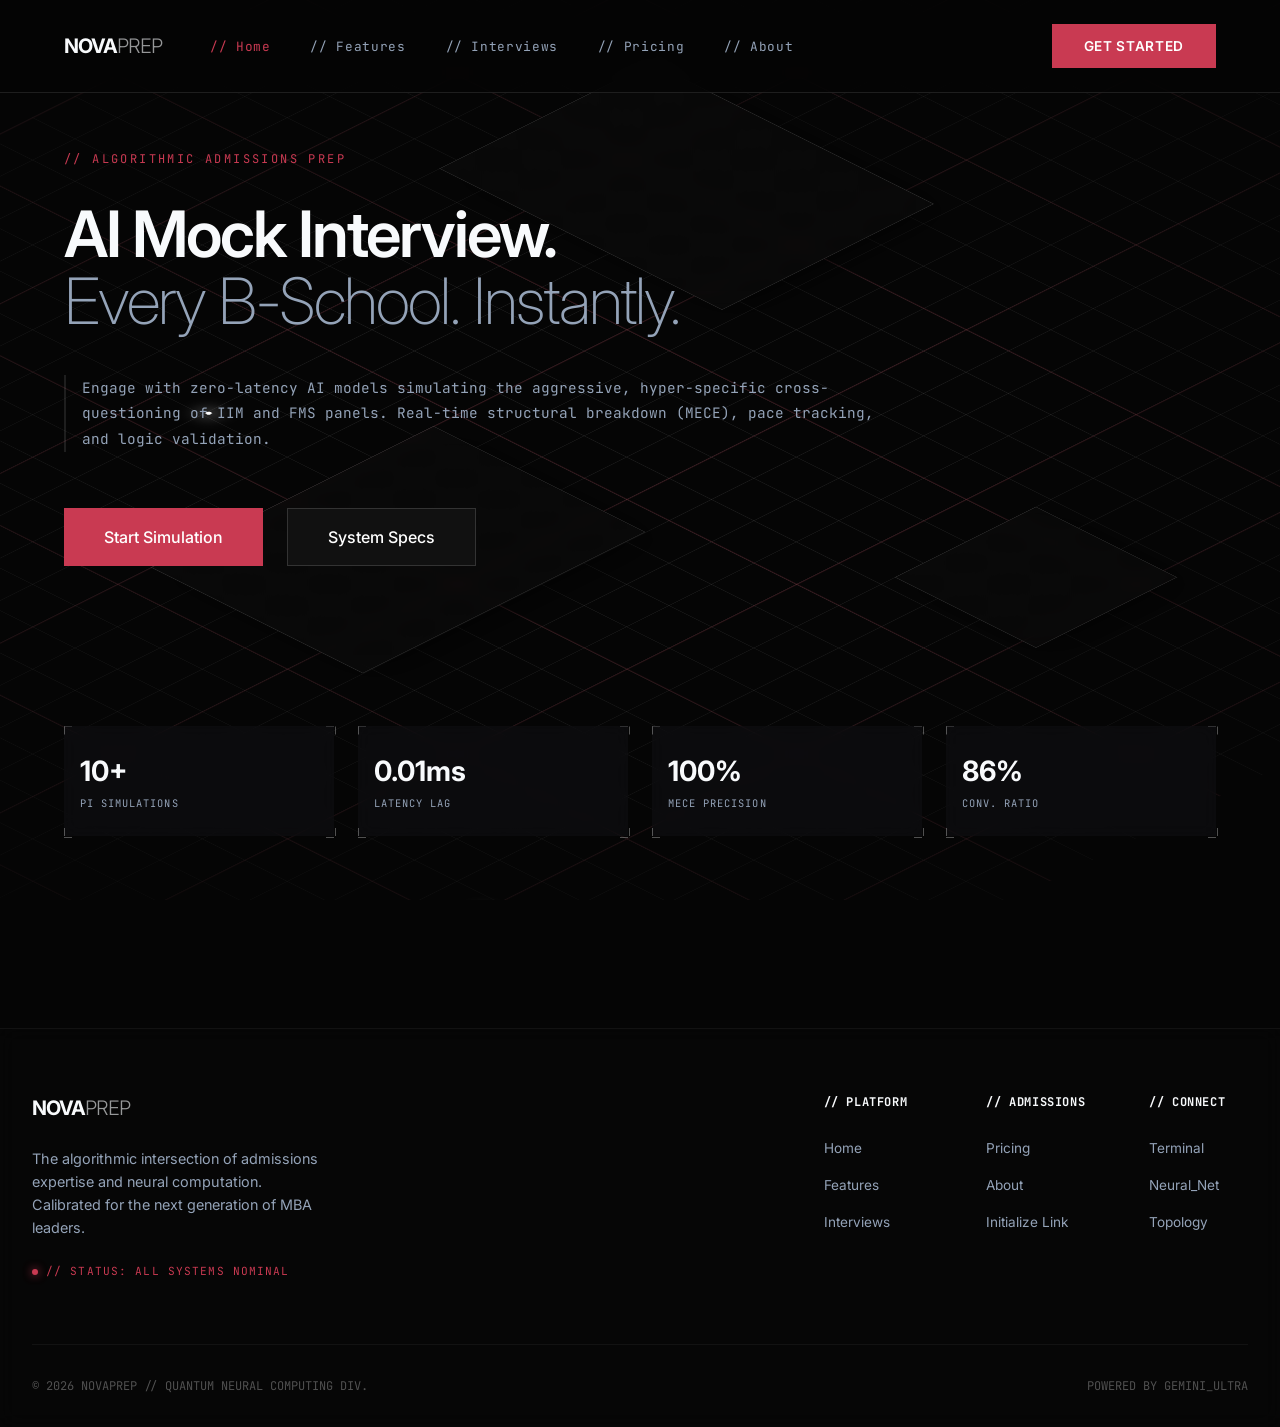
==== commit 51145971: "chore: final polish - global footer, navigation sync, and about page refinement" ====
--- a/index.html
+++ b/index.html
@@ -4,7 +4,12 @@
 <head>
     <meta charset="UTF-8">
     <meta name="viewport" content="width=device-width, initial-scale=1.0">
-    <title>NovaPrep - Elite AI Admissions PI</title>
+    <title>NovaPrep | Algorithmic MBA Admissions & AI Mock Interviews</title>
+    <meta name="description"
+        content="Master your MBA Personal Interview (PI) with NovaPrep. High-fidelity AI simulations calibrated for IIM, XLRI, and FMS panels. MECE structure analysis and real-time behavioral feedback.">
+    <meta name="keywords"
+        content="MBA, IIM, interview prep, PI, AI mock interview, CAT 2026, admissions, MECE, behavioral analysis">
+    <link href="https://fonts.googleapis.com/css2?family=Inter:wght@300;400;500;600;700&display=swap" rel="stylesheet">
     <link href="global.css" rel="stylesheet">
 </head>
 
@@ -82,6 +87,54 @@
         </div>
     </main>
 
+    <footer class="system-footer">
+        <div class="footer-main">
+            <div class="footer-info">
+                <a href="index.html" class="logo">Nova<span>Prep</span></a>
+                <p style="margin-top: 1.5rem; color: var(--text-dim); line-height: 1.6; font-size: 0.9rem;">
+                    The algorithmic intersection of admissions expertise and neural computation. Calibrated for the next
+                    generation of MBA leaders.
+                </p>
+                <div class="footer-status">
+                    <span class="status-dot"></span>
+                    // STATUS: ALL SYSTEMS NOMINAL
+                </div>
+            </div>
+
+            <div class="footer-nav">
+                <div class="footer-col">
+                    <h4>// PLATFORM</h4>
+                    <ul>
+                        <li><a href="index.html">Home</a></li>
+                        <li><a href="learn-more.html">Features</a></li>
+                        <li><a href="cases.html">Interviews</a></li>
+                    </ul>
+                </div>
+                <div class="footer-col">
+                    <h4>// ADMISSIONS</h4>
+                    <ul>
+                        <li><a href="pricing.html">Pricing</a></li>
+                        <li><a href="about.html">About</a></li>
+                        <li><a href="sign-in.html">Initialize Link</a></li>
+                    </ul>
+                </div>
+                <div class="footer-col">
+                    <h4>// CONNECT</h4>
+                    <ul>
+                        <li><a href="#">Terminal</a></li>
+                        <li><a href="#">Neural_Net</a></li>
+                        <li><a href="#">Topology</a></li>
+                    </ul>
+                </div>
+            </div>
+        </div>
+
+        <div class="footer-bottom">
+            <div>&copy; 2026 NOVAPREP // QUANTUM NEURAL COMPUTING DIV.</div>
+            <div class="footer-brand">POWERED BY <span>GEMINI_ULTRA</span></div>
+        </div>
+    </footer>
+
     <script src="cursor.js"></script>
 </body>
 
--- a/global.css
+++ b/global.css
@@ -238,22 +238,79 @@
 
 .nav-links {
     display: flex;
-    gap: 2rem;
-    flex-wrap: nowrap;
+    gap: 2.5rem;
+    align-items: center;
 }
 
 .nav-links a {
+    text-decoration: none;
     font-family: var(--font-mono);
     font-size: 0.8rem;
     color: var(--text-dim);
-    text-transform: uppercase;
+    transition: color 0.2s, transform 0.2s;
     letter-spacing: 0.05em;
-    transition: color 0.2s;
-    white-space: nowrap;
+    font-weight: 400;
 }
 
 .nav-links a:hover,
 .nav-links a.active {
+    color: var(--accent);
+}
+
+/* System Footer */
+.system-footer {
+    width: 100%;
+    margin-top: 8rem;
+    padding: 4rem 2rem 2rem;
+    border-top: 1px solid rgba(255, 255, 255, 0.05);
+    background: rgba(10, 10, 12, 0.2);
+    backdrop-filter: blur(10px);
+    position: relative;
+    z-index: 10;
+}
+
+.footer-main {
+    max-width: 1400px;
+    margin: 0 auto;
+    display: flex;
+    justify-content: space-between;
+    align-items: flex-start;
+    flex-wrap: wrap;
+    gap: 3rem;
+}
+
+.footer-info {
+    max-width: 300px;
+}
+
+.footer-status {
+    font-family: var(--font-mono);
+    font-size: 0.7rem;
+    color: var(--accent);
+    letter-spacing: 0.1em;
+    margin-top: 1.5rem;
+    display: flex;
+    align-items: center;
+    gap: 0.5rem;
+}
+
+.status-dot {
+    width: 6px;
+    height: 6px;
+    background: var(--accent);
+    border-radius: 50%;
+    box-shadow: 0 0 10px var(--accent);
+}
+
+.footer-nav {
+    display: grid;
+    grid-template-columns: repeat(3, 1fr);
+    gap: 4rem;
+}
+
+.footer-col h4 {
+    font-family: var(--font-mono);
+    font-size: 0.75rem;
     color: var(--text-primary);
 }
 
@@ -578,4 +635,133 @@
     .action-row {
         flex-direction: column;
     }
+}
+
+.nav-links {
+    display: flex;
+    gap: 2.5rem;
+    align-items: center;
+}
+
+.nav-links a {
+    text-decoration: none;
+    font-family: var(--font-mono);
+    font-size: 0.8rem;
+    color: var(--text-dim);
+    transition: color 0.2s, transform 0.2s;
+    letter-spacing: 0.05em;
+    font-weight: 400;
+}
+
+.nav-links a:hover,
+.nav-links a.active {
+    color: var(--accent);
+}
+
+/* System Footer */
+.system-footer {
+    width: 100%;
+    margin-top: 8rem;
+    padding: 4rem 2rem 2rem;
+    border-top: 1px solid rgba(255, 255, 255, 0.05);
+    background: rgba(10, 10, 12, 0.2);
+    backdrop-filter: blur(10px);
+    position: relative;
+    z-index: 10;
+}
+
+.footer-main {
+    max-width: 1400px;
+    margin: 0 auto;
+    display: flex;
+    justify-content: space-between;
+    align-items: flex-start;
+    flex-wrap: wrap;
+    gap: 3rem;
+}
+
+.footer-info {
+    max-width: 300px;
+}
+
+.footer-status {
+    font-family: var(--font-mono);
+    font-size: 0.7rem;
+    color: var(--accent);
+    letter-spacing: 0.1em;
+    margin-top: 1.5rem;
+    display: flex;
+    align-items: center;
+    gap: 0.5rem;
+}
+
+.status-dot {
+    width: 6px;
+    height: 6px;
+    background: var(--accent);
+    border-radius: 50%;
+    box-shadow: 0 0 10px var(--accent);
+}
+
+.footer-nav {
+    display: grid;
+    grid-template-columns: repeat(3, 1fr);
+    gap: 4rem;
+}
+
+.footer-col h4 {
+    font-family: var(--font-mono);
+    font-size: 0.75rem;
+    color: var(--text-primary);
+    margin-bottom: 1.5rem;
+    letter-spacing: 0.05em;
+}
+
+.footer-col ul {
+    list-style: none;
+    padding: 0;
+    display: flex;
+    flex-direction: column;
+    gap: 0.8rem;
+}
+
+.footer-col a {
+    text-decoration: none;
+    font-size: 0.85rem;
+    color: var(--text-dim);
+    transition: color 0.2s;
+}
+
+.footer-col a:hover {
+    color: var(--accent);
+}
+
+.footer-bottom {
+    max-width: 1400px;
+    margin: 4rem auto 0;
+    display: flex;
+    justify-content: space-between;
+    align-items: center;
+    border-top: 1px solid rgba(255, 255, 255, 0.05);
+    padding-top: 2rem;
+    font-size: 0.75rem;
+    color: rgba(255, 255, 255, 0.3);
+    font-family: var(--font-mono);
+}
+
+@media (max-width: 1024px) {
+    .hero-split {
+        flex-direction: column;
+        gap: 2rem;
+    }
+
+    .pressure-card {
+        max-width: 100%;
+        width: 100%;
+    }
+
+    .footer-nav {
+        grid-template-columns: 1fr;
+        gap: 2rem;
+    }
 }
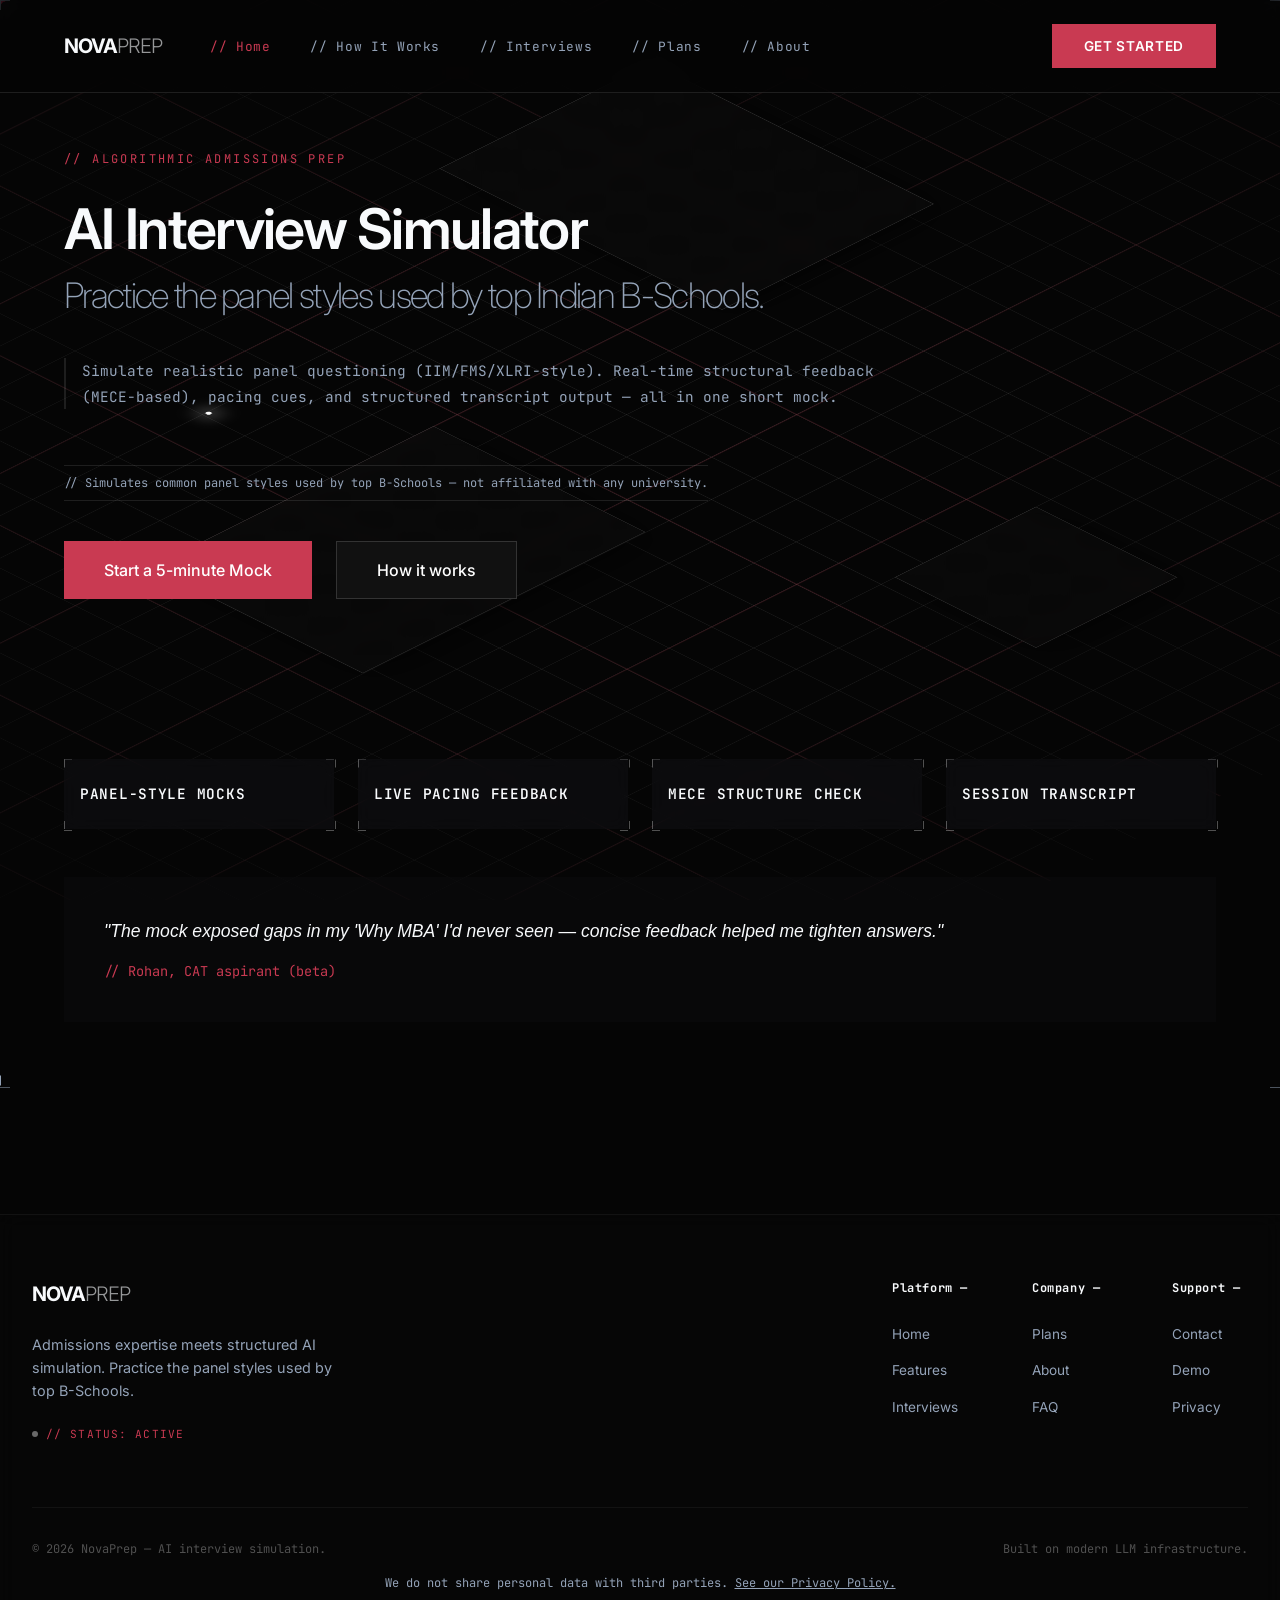
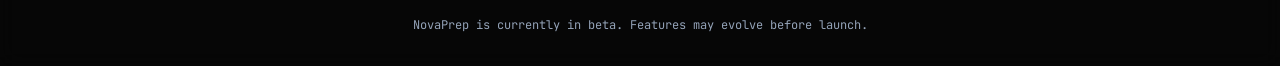
==== commit 4b9f7211: "feat: complete pricing rewrite to waitlist plans, add FAQ and Privacy pages, update global footer wi" ====
--- a/index.html
+++ b/index.html
@@ -36,14 +36,14 @@
             <a href="index.html" class="logo">Nova<span>Prep</span></a>
             <div class="nav-links">
                 <a href="index.html" class="active">// Home</a>
-                <a href="learn-more.html">// Features</a>
+                <a href="learn-more.html">// How It Works</a>
                 <a href="cases.html">// Interviews</a>
-                <a href="pricing.html">// Pricing</a>
+                <a href="pricing.html">// Plans</a>
                 <a href="about.html">// About</a>
             </div>
         </div>
         <div class="nav-right">
-            <a href="sign-in.html" class="btn-solid">Get Started</a>
+            <a href="sign-in.html" class="btn-solid" title="Start a 5-minute mock — no credit card">Get Started</a>
         </div>
     </nav>
 
@@ -51,38 +51,59 @@
         style="display: flex; flex-direction: column; justify-content: center; min-height: 100vh;">
         <div class="left-content" style="max-width: 900px; margin-bottom: 4rem;">
             <div class="overline">// ALGORITHMIC ADMISSIONS PREP</div>
-            <h1 class="massive-heading">
-                <span class="weight-bold">AI Mock Interview.</span><br>
-                <span class="weight-thin">Every B-School. Instantly.</span>
+            <h1 class="massive-heading" style="font-size: 3.5rem;">
+                <span class="weight-bold">AI Interview Simulator</span><br>
+                <span class="weight-thin" style="font-size: 2.2rem;">Practice the panel styles used by top Indian
+                    B-Schools.</span>
             </h1>
 
             <p class="tech-desc">
-                Engage with zero-latency AI models simulating the aggressive, hyper-specific cross-questioning of
-                IIM and FMS panels. Real-time structural breakdown (MECE), pace tracking, and logic validation.
+                Simulate realistic panel questioning (IIM/FMS/XLRI-style). Real-time structural feedback (MECE-based),
+                pacing cues, and structured transcript output — all in one short mock.
             </p>
 
+            <div class="micro-trust"
+                style="font-family: var(--font-mono); font-size: 0.75rem; color: var(--text-dim); margin-bottom: 2.5rem; padding: 0.5rem 0; border-top: 1px solid rgba(255,255,255,0.1); border-bottom: 1px solid rgba(255,255,255,0.1); width: fit-content;">
+                // Simulates common panel styles used by top B-Schools — not affiliated with any university.
+            </div>
+
             <div class="action-row">
-                <a href="sign-in.html" class="btn-bracket">Start Simulation</a>
-                <a href="learn-more.html" class="btn-dark">System Specs</a>
+                <a href="sign-in.html" class="btn-bracket">Start a 5-minute Mock</a>
+                <a href="learn-more.html" class="btn-dark">How it works</a>
             </div>
         </div>
 
         <div class="stats-row" style="margin-top: auto; max-width: 100%;">
-            <div class="stat-box">
-                <div class="stat-val">10+</div>
-                <div class="stat-lbl">PI SIMULATIONS</div>
+            <div class="stat-box" style="justify-content: center; padding: 1.5rem 1rem;">
+                <div class="stat-lbl"
+                    style="font-size: 0.9rem; font-weight: 600; color: var(--text-primary); margin-top: 0; letter-spacing: 0.05em;">
+                    Panel-Style Mocks</div>
             </div>
-            <div class="stat-box">
-                <div class="stat-val">0.01ms</div>
-                <div class="stat-lbl">LATENCY LAG</div>
+            <div class="stat-box" style="justify-content: center; padding: 1.5rem 1rem;">
+                <div class="stat-lbl"
+                    style="font-size: 0.9rem; font-weight: 600; color: var(--text-primary); margin-top: 0; letter-spacing: 0.05em;">
+                    Live Pacing Feedback</div>
             </div>
-            <div class="stat-box">
-                <div class="stat-val">100%</div>
-                <div class="stat-lbl">MECE PRECISION</div>
+            <div class="stat-box" style="justify-content: center; padding: 1.5rem 1rem;">
+                <div class="stat-lbl"
+                    style="font-size: 0.9rem; font-weight: 600; color: var(--text-primary); margin-top: 0; letter-spacing: 0.05em;">
+                    MECE Structure Check</div>
             </div>
-            <div class="stat-box">
-                <div class="stat-val">86%</div>
-                <div class="stat-lbl">CONV. RATIO</div>
+            <div class="stat-box" style="justify-content: center; padding: 1.5rem 1rem;">
+                <div class="stat-lbl"
+                    style="font-size: 0.9rem; font-weight: 600; color: var(--text-primary); margin-top: 0; letter-spacing: 0.05em;">
+                    Session Transcript</div>
+            </div>
+        </div>
+
+        <div class="trust-quote card-bracket"
+            style="margin-top: 3rem; padding: 2.5rem; border-color: rgba(255, 255, 255, 0.1); background: rgba(10, 10, 12, 0.6); width: 100%;">
+            <p
+                style="font-size: 1.1rem; color: var(--text-primary); font-style: italic; line-height: 1.6; margin-bottom: 1rem;">
+                "The mock exposed gaps in my 'Why MBA' I'd never seen — concise feedback helped me tighten answers."
+            </p>
+            <div style="font-family: var(--font-mono); font-size: 0.85rem; color: var(--accent);">
+                // Rohan, CAT aspirant (beta)
             </div>
         </div>
     </main>
@@ -92,18 +113,18 @@
             <div class="footer-info">
                 <a href="index.html" class="logo">Nova<span>Prep</span></a>
                 <p style="margin-top: 1.5rem; color: var(--text-dim); line-height: 1.6; font-size: 0.9rem;">
-                    The algorithmic intersection of admissions expertise and neural computation. Calibrated for the next
-                    generation of MBA leaders.
+                    Admissions expertise meets structured AI simulation. Practice the panel styles used by top
+                    B-Schools.
                 </p>
-                <div class="footer-status">
-                    <span class="status-dot"></span>
-                    // STATUS: ALL SYSTEMS NOMINAL
+                <div class="footer-status" title="Live demo available — try a quick mock.">
+                    <span class="status-dot" style="background: rgba(255, 255, 255, 0.4); box-shadow: none;"></span>
+                    // STATUS: ACTIVE
                 </div>
             </div>
 
             <div class="footer-nav">
                 <div class="footer-col">
-                    <h4>// PLATFORM</h4>
+                    <h4>Platform —</h4>
                     <ul>
                         <li><a href="index.html">Home</a></li>
                         <li><a href="learn-more.html">Features</a></li>
@@ -111,27 +132,37 @@
                     </ul>
                 </div>
                 <div class="footer-col">
-                    <h4>// ADMISSIONS</h4>
+                    <h4>Company —</h4>
                     <ul>
-                        <li><a href="pricing.html">Pricing</a></li>
+                        <li><a href="pricing.html">Plans</a></li>
                         <li><a href="about.html">About</a></li>
-                        <li><a href="sign-in.html">Initialize Link</a></li>
+                        <li><a href="faq.html">FAQ</a></li>
                     </ul>
                 </div>
                 <div class="footer-col">
-                    <h4>// CONNECT</h4>
+                    <h4>Support —</h4>
                     <ul>
-                        <li><a href="#">Terminal</a></li>
-                        <li><a href="#">Neural_Net</a></li>
-                        <li><a href="#">Topology</a></li>
+                        <li><a href="#">Contact</a></li>
+                        <li><a href="#">Demo</a></li>
+                        <li><a href="privacy.html">Privacy</a></li>
                     </ul>
                 </div>
             </div>
         </div>
 
-        <div class="footer-bottom">
-            <div>&copy; 2026 NOVAPREP // QUANTUM NEURAL COMPUTING DIV.</div>
-            <div class="footer-brand">POWERED BY <span>GEMINI_ULTRA</span></div>
+        <div class="footer-bottom" style="flex-direction: column; align-items: flex-start; gap: 1rem;">
+            <div style="display: flex; justify-content: space-between; width: 100%;">
+                <div>&copy; 2026 NovaPrep — AI interview simulation.</div>
+                <div class="footer-brand">Built on modern LLM infrastructure.</div>
+            </div>
+            <div style="font-size: 0.75rem; color: var(--text-dim); width: 100%; text-align: center;">
+                We do not share personal data with third parties. <a href="privacy.html"
+                    style="color: var(--text-dim); text-decoration: underline;">See our Privacy Policy.</a>
+            </div>
+
+            <div style="font-size: 0.75rem; color: var(--text-dim); width: 100%; text-align: center; margin-top: 0.5rem;">
+                NovaPrep is currently in beta. Features may evolve before launch.
+            </div>
         </div>
     </footer>
 
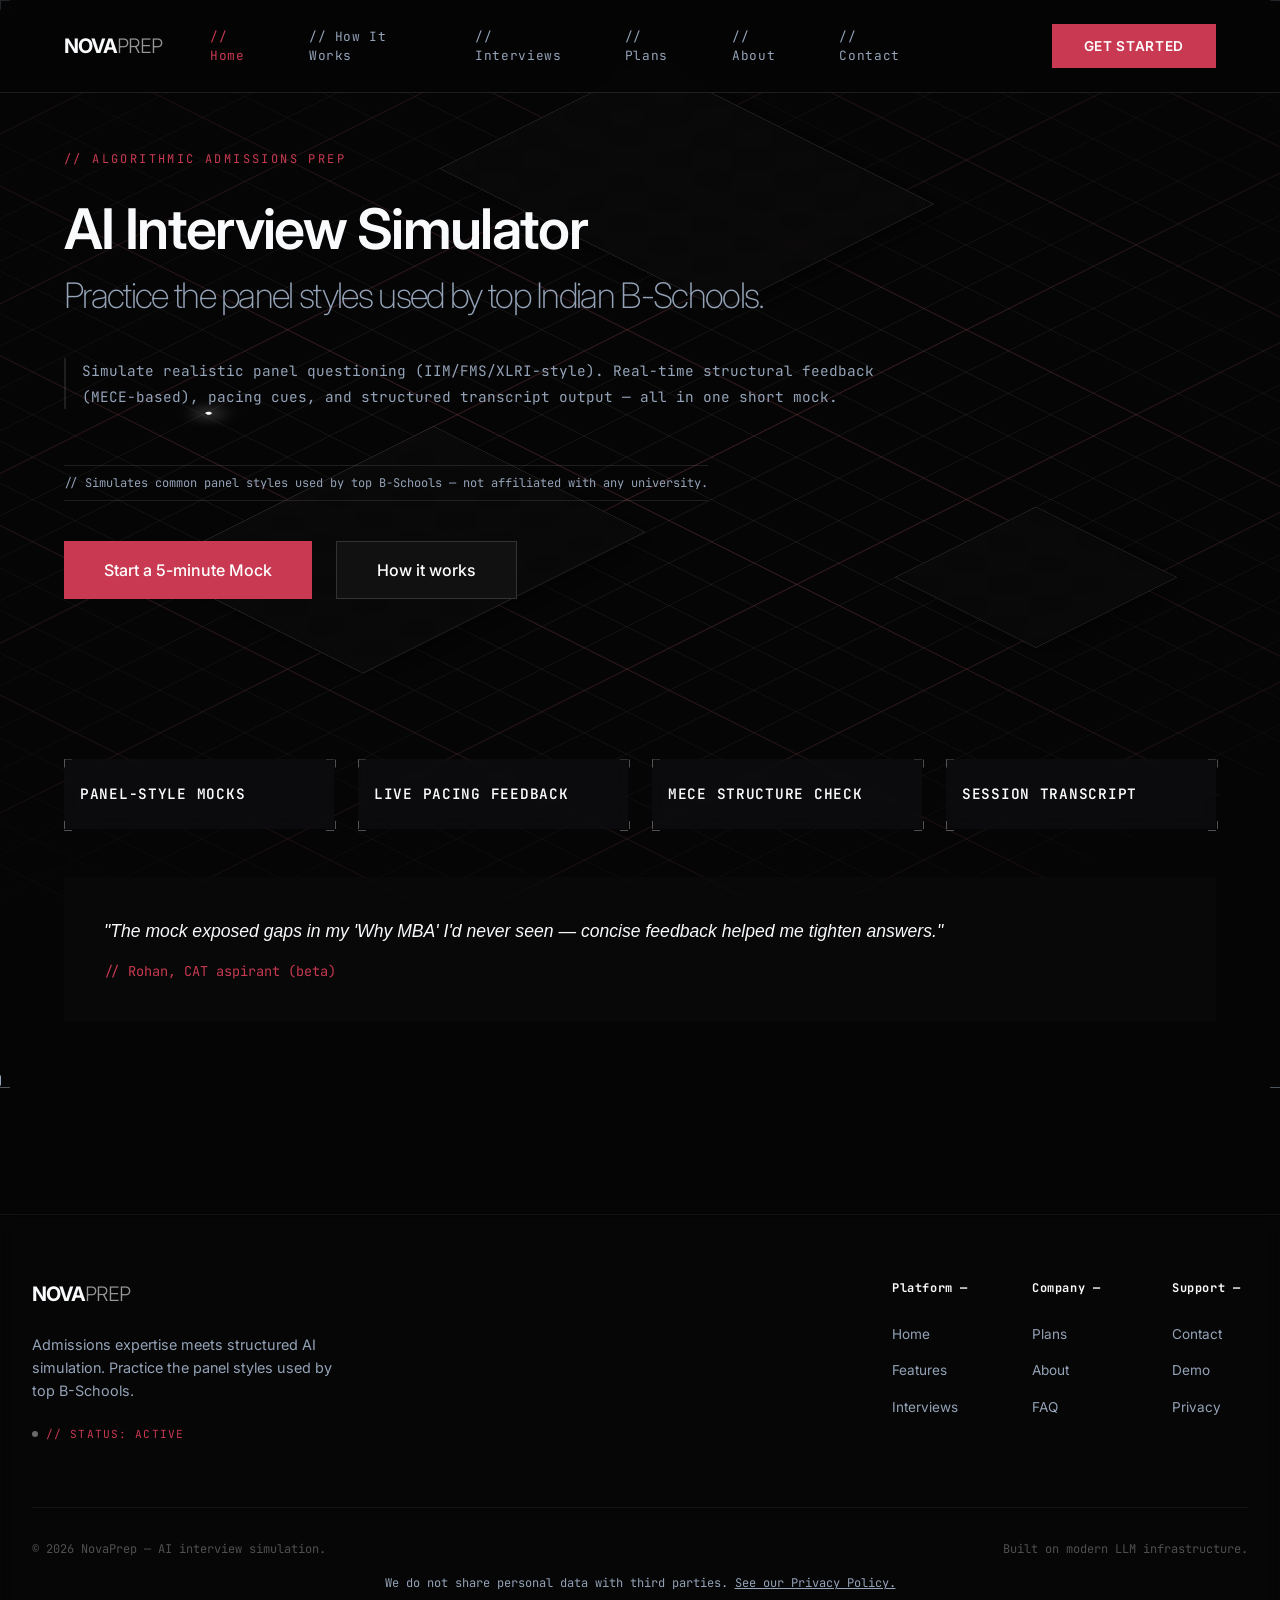
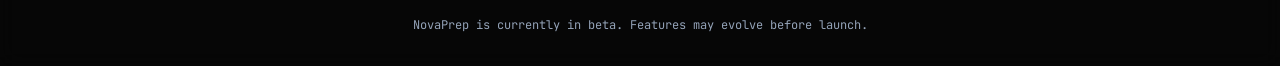
==== commit 0ada4bfd: "feat: add contact page and integrate into global navigation and footer" ====
--- a/index.html
+++ b/index.html
@@ -40,6 +40,7 @@
                 <a href="cases.html">// Interviews</a>
                 <a href="pricing.html">// Plans</a>
                 <a href="about.html">// About</a>
+                <a href="contact.html">// Contact</a>
             </div>
         </div>
         <div class="nav-right">
@@ -142,7 +143,7 @@
                 <div class="footer-col">
                     <h4>Support —</h4>
                     <ul>
-                        <li><a href="#">Contact</a></li>
+                        <li><a href="contact.html">Contact</a></li>
                         <li><a href="#">Demo</a></li>
                         <li><a href="privacy.html">Privacy</a></li>
                     </ul>
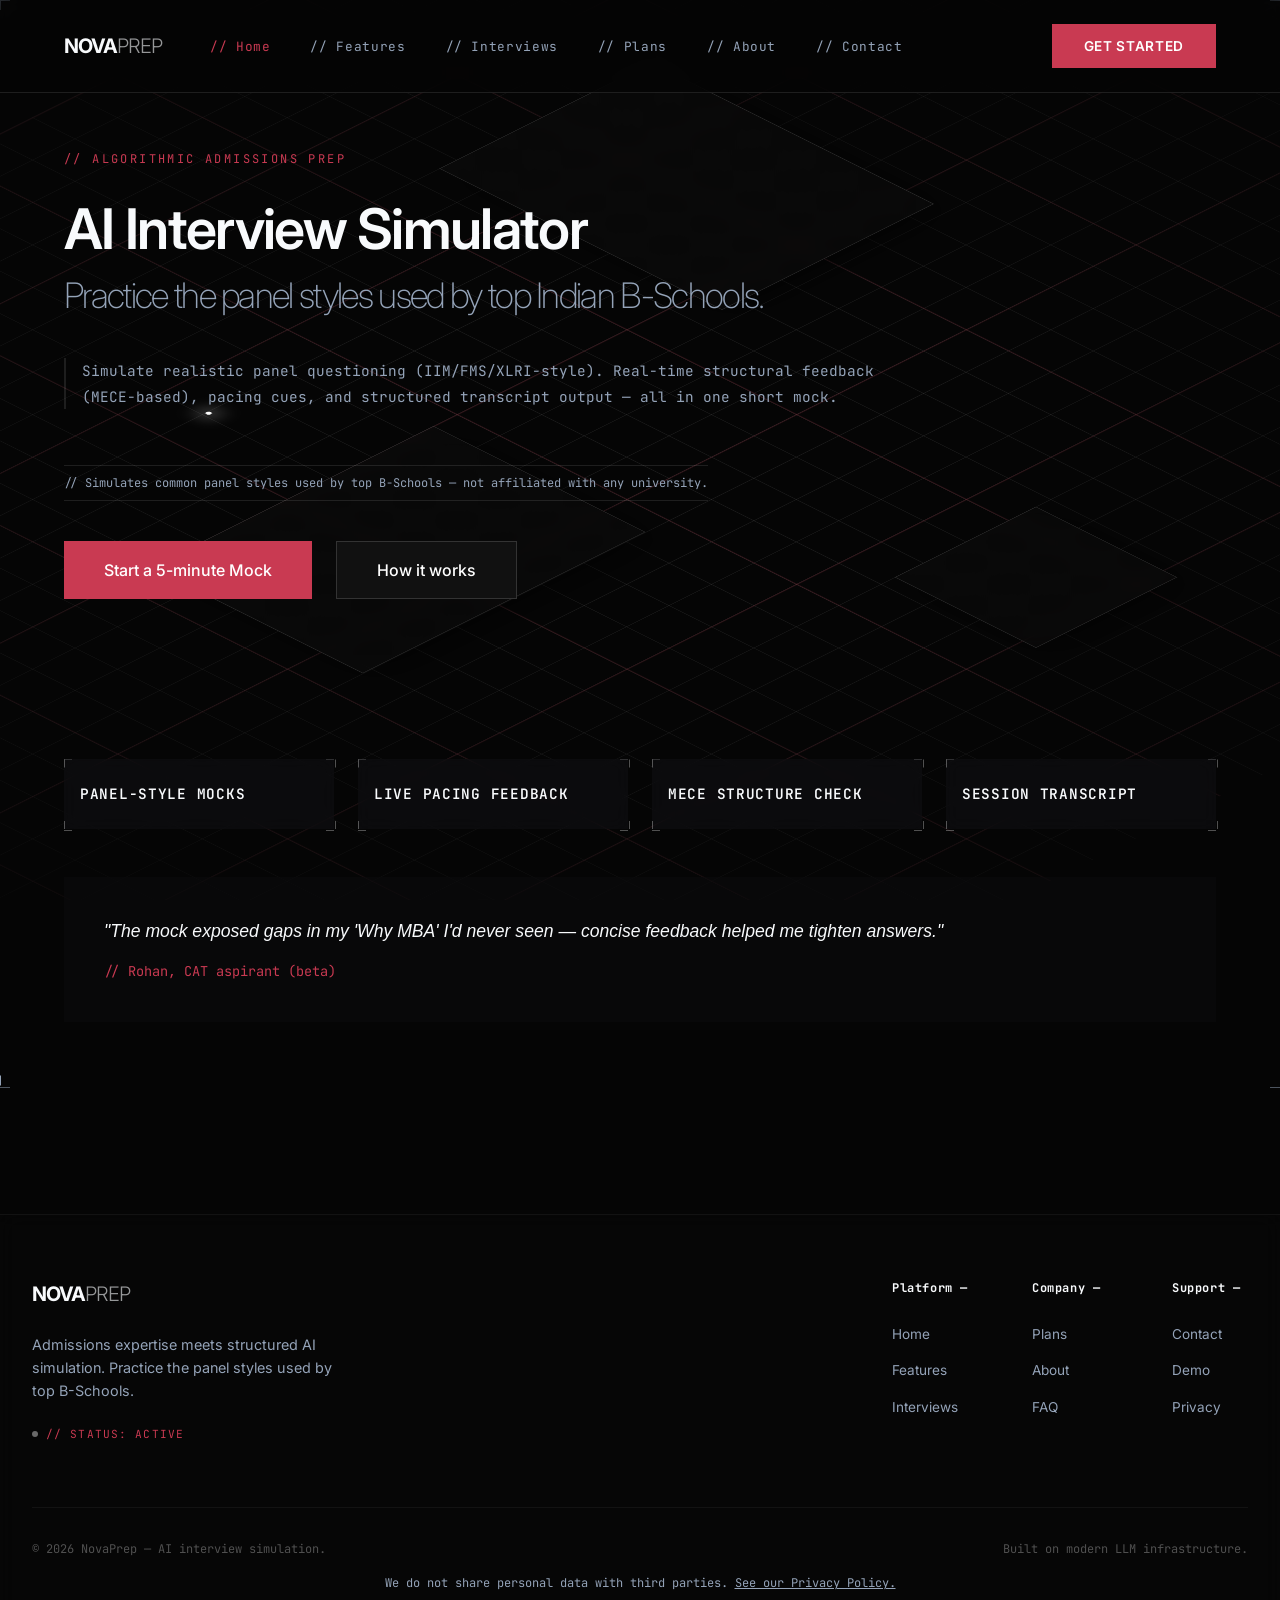
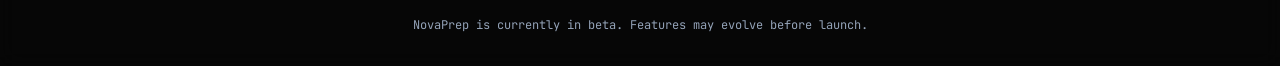
==== commit a0e14156: "chore: rename navigation 'How It Works' to 'Features' globally" ====
--- a/index.html
+++ b/index.html
@@ -36,7 +36,7 @@
             <a href="index.html" class="logo">Nova<span>Prep</span></a>
             <div class="nav-links">
                 <a href="index.html" class="active">// Home</a>
-                <a href="learn-more.html">// How It Works</a>
+                <a href="learn-more.html">// Features</a>
                 <a href="cases.html">// Interviews</a>
                 <a href="pricing.html">// Plans</a>
                 <a href="about.html">// About</a>
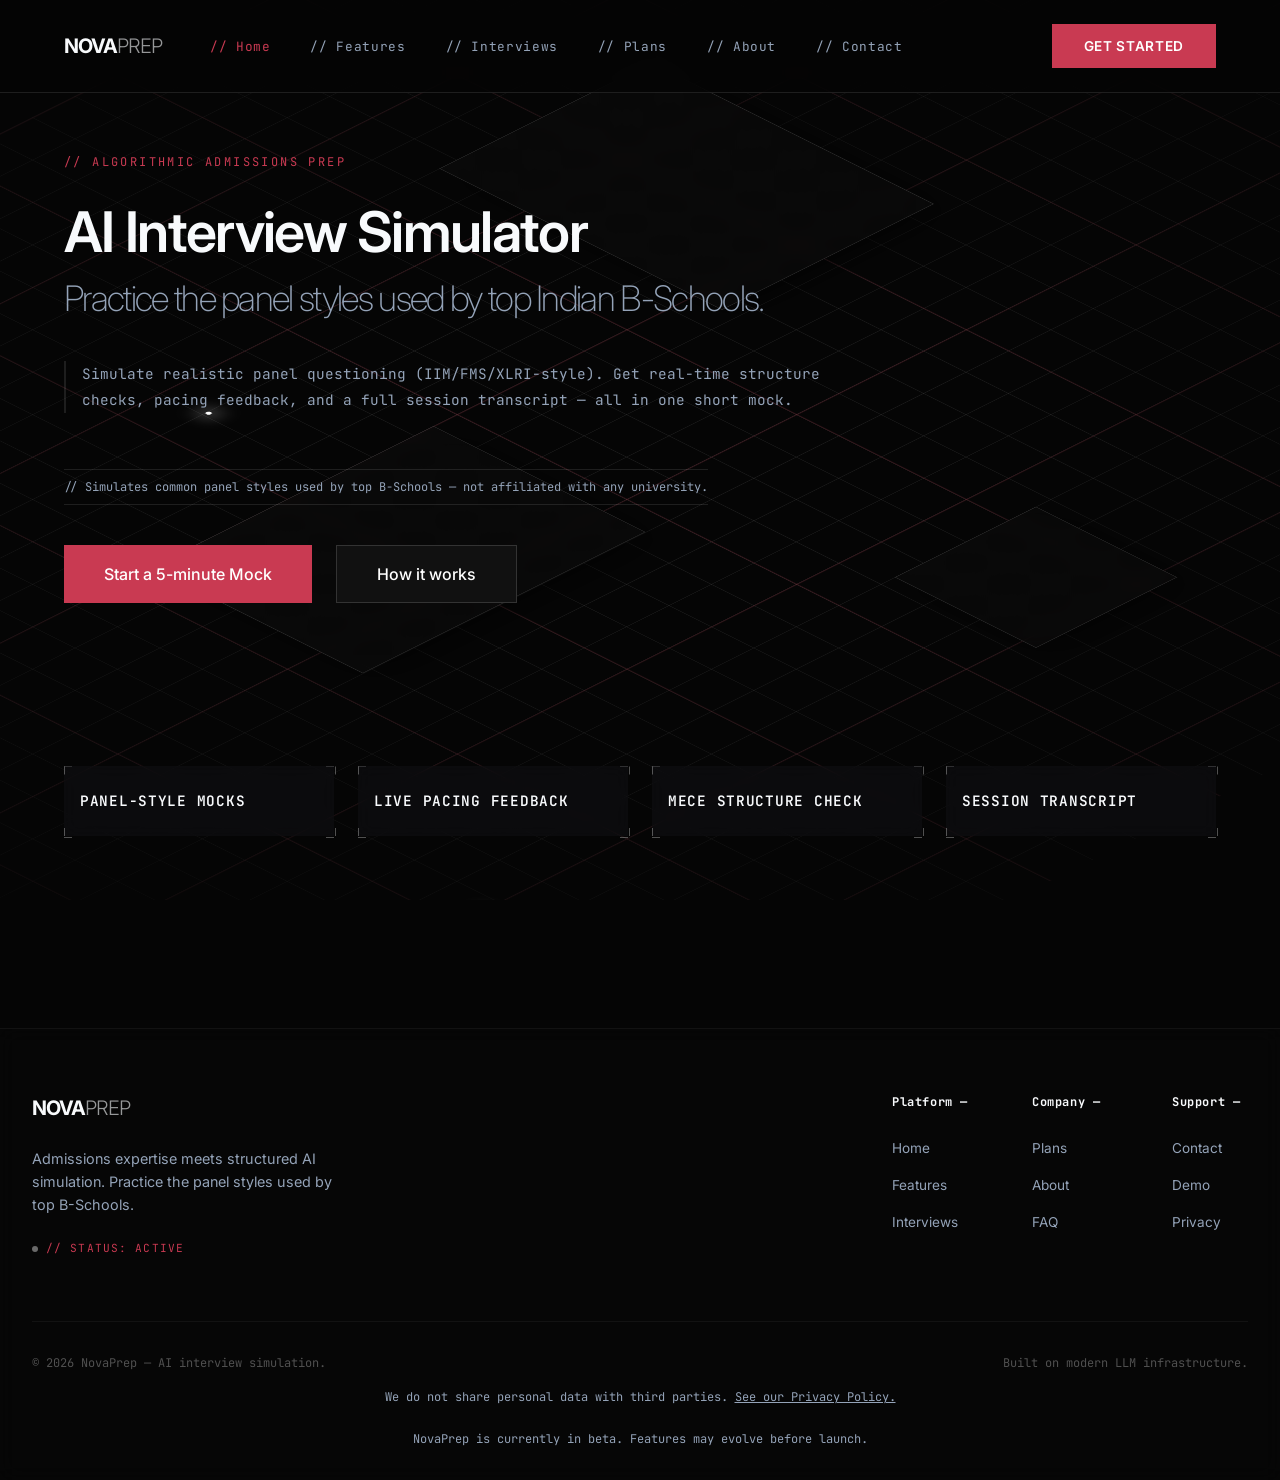
==== commit e7644fb2: "chore: copy refinement, remove testimony, and equalize pricing plans visually" ====
--- a/index.html
+++ b/index.html
@@ -59,8 +59,8 @@
             </h1>
 
             <p class="tech-desc">
-                Simulate realistic panel questioning (IIM/FMS/XLRI-style). Real-time structural feedback (MECE-based),
-                pacing cues, and structured transcript output — all in one short mock.
+                Simulate realistic panel questioning (IIM/FMS/XLRI-style). Get real-time structure checks, pacing
+                feedback, and a full session transcript — all in one short mock.
             </p>
 
             <div class="micro-trust"
@@ -97,16 +97,7 @@
             </div>
         </div>
 
-        <div class="trust-quote card-bracket"
-            style="margin-top: 3rem; padding: 2.5rem; border-color: rgba(255, 255, 255, 0.1); background: rgba(10, 10, 12, 0.6); width: 100%;">
-            <p
-                style="font-size: 1.1rem; color: var(--text-primary); font-style: italic; line-height: 1.6; margin-bottom: 1rem;">
-                "The mock exposed gaps in my 'Why MBA' I'd never seen — concise feedback helped me tighten answers."
-            </p>
-            <div style="font-family: var(--font-mono); font-size: 0.85rem; color: var(--accent);">
-                // Rohan, CAT aspirant (beta)
-            </div>
-        </div>
+
     </main>
 
     <footer class="system-footer">
@@ -161,7 +152,8 @@
                     style="color: var(--text-dim); text-decoration: underline;">See our Privacy Policy.</a>
             </div>
 
-            <div style="font-size: 0.75rem; color: var(--text-dim); width: 100%; text-align: center; margin-top: 0.5rem;">
+            <div
+                style="font-size: 0.75rem; color: var(--text-dim); width: 100%; text-align: center; margin-top: 0.5rem;">
                 NovaPrep is currently in beta. Features may evolve before launch.
             </div>
         </div>
